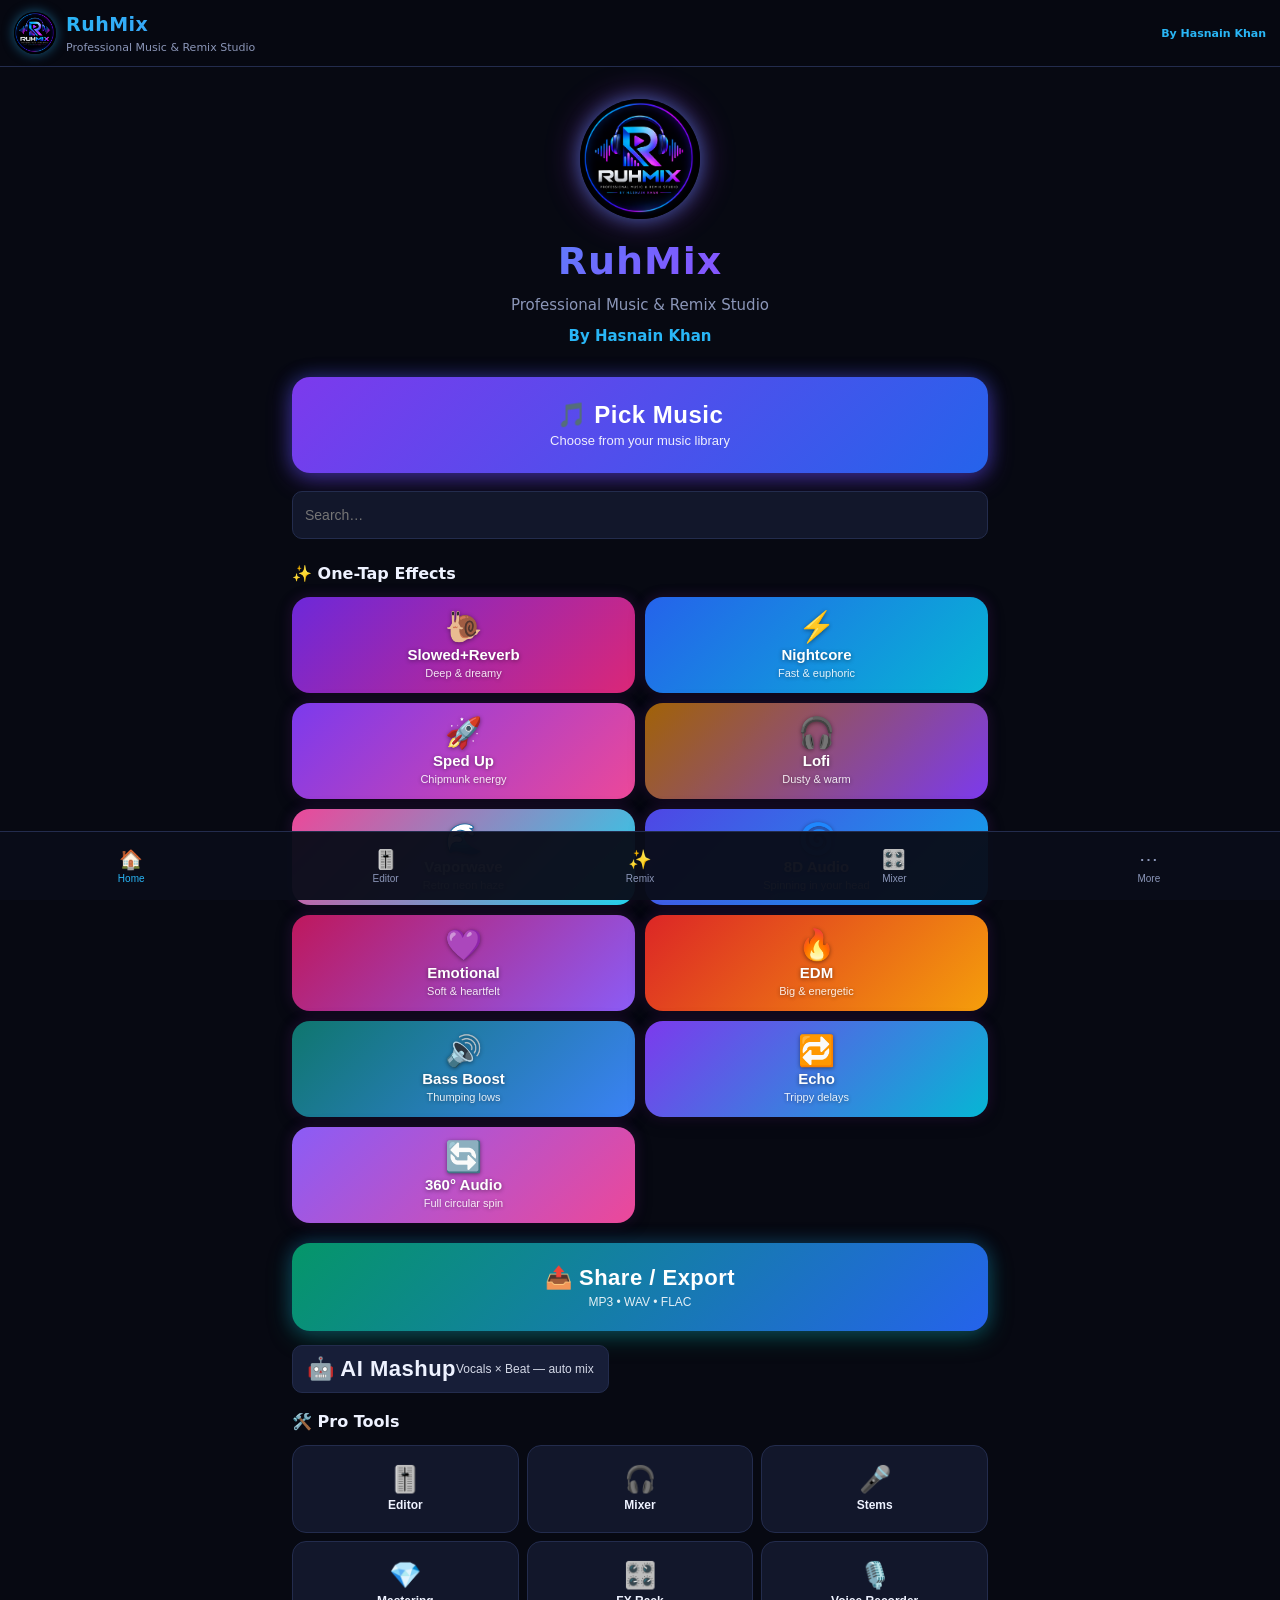
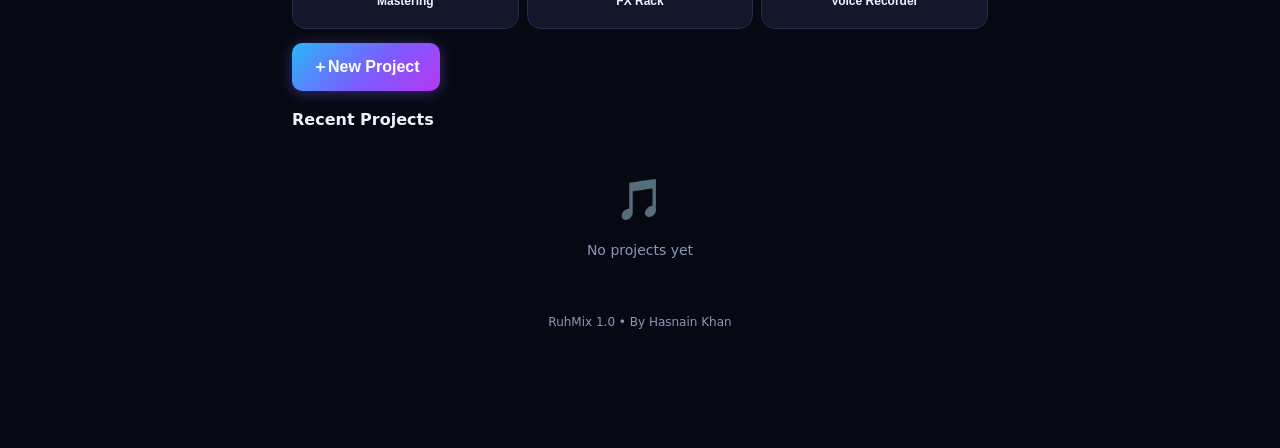
==== android/app/src/main/assets/www/index.html @ da525a77 "v17: AI Auto Mashup + bug sweep (versionCode 17)" ====
<!DOCTYPE html>
<html lang="en">
<head>
<meta charset="UTF-8">
<meta name="viewport" content="width=device-width, initial-scale=1.0, maximum-scale=1.0, user-scalable=no">
<title>RuhMix — Professional Music & Remix Studio</title>
<link rel="stylesheet" href="styles.css">
</head>
<body>
<!-- ======================= header ======================= -->
<header id="topbar">
  <img src="logo.png" alt="RuhMix" id="app-logo">
  <div class="tb-titles">
    <div class="tb-name">RuhMix</div>
    <div class="tb-sub" data-i18n="tagline">Professional Music &amp; Remix Studio</div>
  </div>
  <div class="tb-by" data-i18n="by">By Hasnain Khan</div>
</header>

<!-- recovery banner -->
<div id="recovery-banner" style="display:none">
  <span id="recovery-text"></span>
  <div>
    <button class="btn small primary" id="recovery-yes">Recover</button>
    <button class="btn small ghost" id="recovery-no">Dismiss</button>
  </div>
</div>

<main id="screens">

<!-- ======================= 1. HOME ======================= -->
<section class="screen active" id="screen-home">
  <div class="hero">
    <img src="logo.png" alt="RuhMix" class="hero-logo">
    <h1>RuhMix</h1>
    <p class="muted" data-i18n="tagline">Professional Music &amp; Remix Studio</p>
    <p class="byline" data-i18n="by">By Hasnain Khan</p>
  </div>

  <!-- 1. Big Pick Music -->
  <button class="btn cdx-pick" id="cdx-pick"><span class="cdx-pick-title">🎵 Pick Music</span><span class="cdx-pick-sub">Choose from your music library</span></button>

  <!-- 2. Now-playing bar (hidden until a track is loaded) -->
  <div id="cdx-nowbar" class="cdx-nowbar" hidden>
    <canvas id="cdx-nowbar-wave"></canvas>
    <div class="cdx-nowbar-row">
      <button id="cdx-nowbar-play" class="cdx-nowbar-btn" aria-label="Play / Pause">▶</button>
      <div class="cdx-nowbar-meta">
        <div id="cdx-nowbar-name" class="cdx-nowbar-name">—</div>
        <div id="cdx-nowbar-time" class="cdx-nowbar-time mono">0:00 / 0:00</div>
      </div>
    </div>
  </div>

  <input id="home-search" class="textin" data-i18n-ph="search" placeholder="Search…" lang="en" autocapitalize="off" autocomplete="off" spellcheck="false">

  <!-- 3. One-tap effect cards -->
  <div class="sec-head">
    <h3>✨ One-Tap Effects</h3>
  </div>
  <div id="cdx-fxgrid" class="cdx-fxgrid"></div>

  <!-- 4. Big Share / Export -->
  <button class="btn cdx-share" id="cdx-share"><span class="cdx-share-title">📤 Share / Export</span><span class="cdx-share-sub">MP3 • WAV • FLAC</span></button>
  <button class="btn cdx-share" id="home-mashup"><span class="cdx-share-title">🤖 AI Mashup</span><span class="cdx-share-sub">Vocals × Beat — auto mix</span></button>

  <!-- 5. Pro Tools -->
  <div class="sec-head">
    <h3>🛠️ Pro Tools</h3>
  </div>
  <div id="cdx-protools" class="cdx-progrid"></div>

  <!-- kept: new project + recent projects -->
  <button class="btn primary big" id="home-new">＋ <span data-i18n="new_project">New Project</span></button>
  <h3 data-i18n="recent">Recent Projects</h3>
  <div id="home-recent"></div>
  <div class="foot-note">RuhMix 1.0 • <span data-i18n="by">By Hasnain Khan</span></div>
</section>

<!-- ======================= 2. IMPORT ======================= -->
<section class="screen" id="screen-import">
  <h2 data-i18n="import_title">Import Audio</h2>
  <div id="import-hint" class="hint" style="display:none"></div>
  <p class="muted">MP3 • WAV • M4A • FLAC — decoded with Web Audio</p>
  <div class="tabbar" id="import-tabs">
    <button class="tabbtn active" id="tab-music">🎵 Music</button>
    <button class="tabbtn" id="tab-files">📁 Files</button>
  </div>
  <div id="pane-music">
    <input type="search" id="music-search" class="textin" placeholder="Search title or artist" lang="en" autocapitalize="off" autocomplete="off" spellcheck="false">
    <div id="music-list"></div>
  </div>
  <div id="pane-files" hidden>
    <button class="btn primary big block" id="btn-pick">📁 <span data-i18n="pick_audio">Pick Audio</span></button>
    <input type="file" id="file-input" accept="audio/*" multiple hidden>
    <h3>Imported</h3>
    <div id="import-list"></div>
  </div>
</section>

<!-- ======================= 3. EDITOR ======================= -->
<section class="screen" id="screen-editor">
<div class="ux-head"><h2 data-i18n="editor_title">Audio Editor</h2><button class="btn small ux-export-btn" data-from="editor">📤 Export</button></div>
  <div id="ed-meta" class="muted"></div>
  <canvas id="ed-wave"></canvas>
  <div class="row">
    <label>Zoom <input type="range" id="ed-zoom" min="1" max="32" step="1" value="1"></label>
    <label>Scroll <input type="range" id="ed-scroll" min="0" max="100" value="0"></label>
  </div>
  <div class="row transport">
    <button class="btn primary" id="ed-play">▶ <span data-i18n="play">Play</span></button>
    <button class="btn" id="ed-stop">■ <span data-i18n="stop">Stop</span></button>
    <span id="ed-time" class="mono">0:00 / 0:00</span>
  </div>
  <div class="panel">
    <h4>Selection (in seconds)</h4>
    <div class="row">
      <label>Start <input type="number" id="ed-sel-a" class="numin" value="0" step="0.1" min="0"></label>
      <label>End <input type="number" id="ed-sel-b" class="numin" value="0" step="0.1" min="0"></label>
    </div>
    <div class="btn-row">
      <button class="btn small" id="ed-trim">Trim</button>
      <button class="btn small" id="ed-cut">Cut</button>
      <button class="btn small" id="ed-delete">Delete</button>
      <button class="btn small" id="ed-split">Split</button>
      <button class="btn small" id="ed-copy">Copy</button>
      <button class="btn small" id="ed-paste">Paste</button>
      <button class="btn small" id="ed-duplicate">Duplicate</button>
    </div>
    <div class="btn-row">
      <button class="btn small" id="ed-fadein">Fade In</button>
      <button class="btn small" id="ed-fadeout">Fade Out</button>
      <button class="btn small" id="ed-gain-up">Gain +</button>
      <button class="btn small" id="ed-gain-dn">Gain −</button>
      <button class="btn small" id="ed-reverse">Reverse</button>
    </div>
    <div class="btn-row">
      <button class="btn small" id="ed-undo">↩ Undo</button>
      <button class="btn small" id="ed-redo">↪ Redo</button>
    </div>
  </div>
  <div class="panel">
    <h4>Playback</h4>
    <div class="row"><label>Volume <input type="range" id="ed-vol" min="0" max="120" value="90"></label><span id="ed-vol-v">90%</span></div>
    <div class="row"><label>Pan <input type="range" id="ed-pan" min="-100" max="100" value="0"></label></div>
    <div class="row"><label>Speed <input type="range" id="ed-speed" min="50" max="200" value="100"></label><span id="ed-speed-v">1.00×</span></div>
    <div class="honest">Pitch changes with tempo (no independent pitch-shift in v1).</div>
    <button class="btn small tog" id="ed-loop">🔁 Loop</button>
  </div>
  <div class="panel">
    <h4>Markers</h4>
    <button class="btn small" id="ed-marker-add">＋ Add Marker (current position)</button>
    <div id="ed-markers"></div>
  </div>
  <div class="panel">
    <h4>🥁 Beat Tools</h4>
    <div class="row"><span id="tap-bpm" class="big-num">— BPM</span></div>
    <div class="btn-row">
      <button class="btn primary" id="tap-btn">👆 TAP</button>
      <button class="btn ghost" id="tap-reset">Reset</button>
    </div>
    <div class="row"><label>BPM <input type="range" id="metro-bpm" min="40" max="220" value="120"></label><span id="metro-bpm-v">120</span></div>
    <div class="btn-row">
      <button class="btn" id="metro-start">Start Metronome</button>
    </div>
  </div>
</section>

<!-- ======================= 4. AUTO REMIX ======================= -->
<section class="screen" id="screen-remix">
<div class="ux-head"><h2 data-i18n="auto_remix">Auto Remix</h2><button class="btn small ux-export-btn" data-from="remix">📤 Export</button></div>
  <p class="muted">BPM is detected automatically • 11 style presets (DSP chain)</p>
  <div id="remix-stem-badge" class="panel" style="display:none"></div>
  <div class="card-grid" id="remix-grid"></div>
  <div id="remix-custom" class="panel" style="display:none">
    <h4>Custom</h4>
    <div class="row"><label>Tempo <input type="range" id="c-tempo" min="70" max="130" value="100"></label></div>
    <div class="row"><label>Reverb <input type="range" id="c-reverb" min="0" max="100" value="30"></label></div>
    <div class="row"><label>Echo <input type="range" id="c-echo" min="0" max="100" value="25"></label></div>
    <div class="row"><label>Bass <input type="range" id="c-bass" min="0" max="100" value="40"></label></div>
  </div>
  <div id="remix-desc" class="panel"></div>
  <div class="btn-row">
    <button class="btn primary" id="remix-generate">⚡ Generate</button>
    <button class="btn" id="remix-preview">▶ Preview</button>
    <button class="btn" id="remix-stem-preview" style="display:none">🎤 Stem Preview</button>
  </div>
  <div id="remix-status" class="status"></div>
</section>

<!-- ======================= 5. SLOWED+REVERB ======================= -->
<section class="screen" id="screen-slowed">
<div class="ux-head"><h2 data-i18n="slowed">Slowed+Reverb</h2><button class="btn small ux-export-btn" data-from="slowed">📤 Export</button></div>
  <p class="muted">Slowed + Reverb Studio</p>
  <div class="honest">Pitch changes with tempo (no independent pitch-shift in v1).</div>
  <div class="card-grid" id="slowed-presets"></div>
  <div class="panel">
    <div class="row"><label>Speed <input type="range" id="sl-speed" min="0.5" max="1" step="0.01" value="0.8"></label><span id="sl-speed-v">0.80×</span></div>
    <div class="row"><label>Room <select id="sl-room"><option value="studio">Studio</option><option value="room">Room</option><option value="hall">Hall</option><option value="church" selected>Church</option></select></label></div>
    <div class="row"><label>Reverb <input type="range" id="sl-wet" min="0" max="1" step="0.01" value="0.55"></label><span id="sl-wet-v">55%</span></div>
    <div class="row"><label>Echo <input type="range" id="sl-echo" min="0" max="1" step="0.01" value="0.25"></label><span id="sl-echo-v">25%</span></div>
    <div class="row"><label>Bass Boost <input type="range" id="sl-bass" min="-6" max="10" step="1" value="4"></label><span id="sl-bass-v">+4 dB</span></div>
    <div class="row"><label>Stereo Width <input type="range" id="sl-width" min="0" max="2" step="0.1" value="1.2"></label><span id="sl-width-v">1.2</span></div>
  </div>
  <button class="btn primary big block" id="sl-play">▶ Preview</button>
</section>

<!-- ======================= 5b. AUTO MASHUP ======================= -->
<section class="screen" id="screen-mashup">
  <h2>🤖 Auto Mashup</h2>
  <p class="muted">Smart BPM + key matching</p>
  <p id="mashup-engine-tag" class="mashup-tag"></p>
  <button class="btn big" id="mashup-pick1">🎤 Song 1 — Vocals</button>
  <div id="mashup-name1" class="muted">No song selected</div>
  <button class="btn big" id="mashup-pick2">🥁 Song 2 — Beat</button>
  <div id="mashup-name2" class="muted">No song selected</div>
  <p class="muted small" id="mashup-honest">Smart DSP vocal isolation • tempo &amp; key auto-matched. No fake AI claims.</p>
  <button class="btn primary big" id="mashup-make">✨ Create Auto Mashup</button>
  <div id="mashup-progress" hidden><div id="mashup-prog-label"></div><div class="prog"><div id="mashup-prog-bar"></div></div></div>
  <div id="mashup-result" hidden>
    <div id="mashup-meta" class="muted"></div>
    <button class="btn big" id="mashup-play">▶ Preview</button>
    <button class="btn primary big" id="mashup-export">📤 Export / Share</button>
  </div>
</section>

<!-- ======================= 6. STEMS ======================= -->
<section class="screen" id="screen-stems">
<div class="ux-head"><h2 data-i18n="stems">Stem Separator</h2><button class="btn small ux-export-btn" data-from="stems">📤 Export</button></div>
  <!-- AI (neural, server) — the ONLY flow allowed to say "AI" -->
  <div class="engine-card ai-card">
    <div class="ec-name">🧠 AI Stem Separation <span class="beta">AI • SERVER</span></div>
    <div class="ec-desc">Choose a backend: ✂️ DSP Beta (instant, no server) • 🤗 Hugging Face (FREE AI, 2 stems: Vocal + Instrumental) • 🤗 HF 4/6-Stem (your own Space: 4 or 6 stems) • ☁️ Modal (card required, 4 stems).</div>
    <button class="btn primary block" id="btn-ai-stem">Separate with AI</button>
  </div>
  <!-- DSP engines: Beta (DSP) — neural AI nahi -->
  <h3>DSP Engines <span class="beta">Beta (DSP) — not neural AI</span></h3>
  <p class="muted">DSP-based separation • <span class="beta">BETA — experimental</span></p>
  <div class="honest">There is no neural network model here — only classical DSP techniques. Results may contain bleed.</div>
  <div id="stems-grid"></div>
  <div id="stems-status" class="status"></div>
  <div id="stems-results"></div>
</section>

<!-- ======================= 6b. AI STEMS (DSP Beta • HF 2-stem • HF 4/6-Stem • Modal) ======================= -->
<section class="screen" id="screen-aistem">
  <h2>🧠 AI Stem Separation</h2>
  <p class="muted">✂️ DSP Beta • 🤗 Hugging Face (2 stems, FREE) • 🤗 HF 4/6-Stem (your Space) • ☁️ Modal</p>
  <div id="aistem-backend" style="margin-bottom:10px"></div>
  <div id="aistem-setup" style="display:none"></div>
  <div id="aistem-main" style="display:none"></div>
  <div id="aistem-dsp" style="margin-top:14px"></div>
</section>

<!-- ======================= 7. MIXER ======================= -->
<section class="screen" id="screen-mixer">
<div class="ux-head"><h2 data-i18n="nav_mixer">Mixer</h2><button class="btn small ux-export-btn" data-from="mixer">📤 Export</button></div>
  <p class="muted">6 tracks • Volume / Pan / Mute / Solo</p>
  <div class="btn-row">
    <button class="btn primary" id="mx-play-all">▶ Play All</button>
    <button class="btn" id="mx-stop-all">■ Stop</button>
  </div>
  <div id="mixer-tracks"></div>
</section>

<!-- ======================= 8. FX RACK ======================= -->
<section class="screen" id="screen-fx">
  <h2 data-i18n="equalizer">Equalizer</h2>
  <p class="muted">FX Rack — every change with live preview</p>
  <div class="panel">
    <h4>3-Band EQ <select id="fx-eqpreset"><option value="">Preset…</option></select></h4>
    <div class="row"><label>Bass <input type="range" id="fx-bass" min="-15" max="15" value="0"></label><span id="fx-bass-v">0 dB</span></div>
    <div class="row"><label>Mid <input type="range" id="fx-mid" min="-15" max="15" value="0"></label><span id="fx-mid-v">0 dB</span></div>
    <div class="row"><label>Treble <input type="range" id="fx-treble" min="-15" max="15" value="0"></label><span id="fx-treble-v">0 dB</span></div>
  </div>
  <div class="panel">
    <h4>10-Band EQ</h4>
    <div id="fx-eq10" class="eq10"></div>
  </div>
  <div class="panel">
    <h4>Filter & Drive</h4>
    <div class="row"><label>Lowpass <input type="range" id="fx-filter" min="100" max="19000" value="19000"></label><span id="fx-filter-v">19.0 kHz</span></div>
    <div class="row"><label>Drive <input type="range" id="fx-drive" min="0" max="100" value="0"></label><span id="fx-drive-v">0%</span></div>
  </div>
  <div class="panel">
    <h4>Chorus <label class="sw"><input type="checkbox" id="fx-chorus-on"><span>On</span></label></h4>
    <div class="row"><label>Rate <input type="range" id="fx-chorus-rate" min="1" max="80" value="12"></label></div>
    <div class="row"><label>Depth <input type="range" id="fx-chorus-depth" min="0" max="1200" value="400"></label></div>
  </div>
  <div class="panel">
    <h4>Echo / Delay <label class="sw"><input type="checkbox" id="fx-echo-on"><span>On</span></label></h4>
    <div class="row"><label>Time <input type="range" id="fx-echo-time" min="20" max="1800" value="375"></label><span id="fx-echo-time-v">375 ms</span></div>
    <div class="row"><label>Feedback <input type="range" id="fx-echo-fb" min="0" max="85" value="35"></label><span id="fx-echo-fb-v">35%</span></div>
    <div class="row"><label>Wet <input type="range" id="fx-echo-wet" min="0" max="80" value="35"></label><span id="fx-echo-wet-v">35%</span></div>
  </div>
  <div class="panel">
    <h4>Reverb <label class="sw"><input type="checkbox" id="fx-reverb-on"><span>On</span></label></h4>
    <div class="row"><label>Room <select id="fx-reverb-room"><option value="studio">Studio</option><option value="room">Room</option><option value="hall" selected>Hall</option><option value="church">Church</option></select></label></div>
    <div class="row"><label>Wet <input type="range" id="fx-reverb-wet" min="0" max="100" value="40"></label><span id="fx-reverb-wet-v">40%</span></div>
  </div>
  <div class="panel" data-effect="8d">
    <h4>🌀 8D Audio <label class="sw"><input type="checkbox" id="fx-8d-on" data-param="on"><span>On</span></label></h4>
    <p class="muted small">Auto-pan + reverb — rotating spatial effect</p>
    <div class="row"><label>Speed <input type="range" id="fx-8d-speed" data-param="speed" min="1" max="100" value="25"></label><span id="fx-8d-speed-v">25%</span></div>
    <div class="row"><label>Depth <input type="range" id="fx-8d-depth" data-param="depth" min="0" max="100" value="70"></label><span id="fx-8d-depth-v">70%</span></div>
    <div class="hint">🎧 Best with headphones</div>
  </div>
  <div class="panel" data-effect="3d">
    <h4>🎭 3D Audio <label class="sw"><input type="checkbox" id="fx-3d-on" data-param="on"><span>On</span></label></h4>
    <p class="muted small">Auto-pan + reverb — wide spatial effect</p>
    <div class="row"><label>Speed <input type="range" id="fx-3d-speed" data-param="speed" min="1" max="100" value="35"></label><span id="fx-3d-speed-v">35%</span></div>
    <div class="row"><label>Depth <input type="range" id="fx-3d-depth" data-param="depth" min="0" max="100" value="60"></label><span id="fx-3d-depth-v">60%</span></div>
    <div class="hint">🎧 Best with headphones</div>
  </div>
  <div class="panel" data-effect="16d">
    <h4>🌪️ 16D Audio <label class="sw"><input type="checkbox" id="fx-16d-on" data-param="on"><span>On</span></label></h4>
    <p class="muted small">Auto-pan + reverb — fast rotating spatial effect</p>
    <div class="row"><label>Speed <input type="range" id="fx-16d-speed" data-param="speed" min="1" max="100" value="45"></label><span id="fx-16d-speed-v">45%</span></div>
    <div class="row"><label>Depth <input type="range" id="fx-16d-depth" data-param="depth" min="0" max="100" value="80"></label><span id="fx-16d-depth-v">80%</span></div>
    <div class="hint">🎧 Best with headphones</div>
  </div>
  <div class="panel" data-effect="360">
    <h4>🔄 360° Audio <label class="sw"><input type="checkbox" id="fx-360-on" data-param="on"><span>On</span></label></h4>
    <p class="muted small">360° spatial rotation (HRTF) — full circular spin</p>
    <div class="row"><label>Speed <input type="range" id="fx-360-speed" data-param="speed" min="1" max="100" value="25"></label><span id="fx-360-speed-v">25%</span></div>
    <div class="row"><label>Depth <input type="range" id="fx-360-depth" data-param="depth" min="0" max="100" value="100"></label><span id="fx-360-depth-v">100%</span></div>
    <div class="hint">🎧 Best with headphones</div>
  </div>
  <div class="panel">
    <h4>Compressor <label class="sw"><input type="checkbox" id="fx-comp-on" checked><span>On</span></label></h4>
    <div class="row"><label>Threshold <input type="range" id="fx-comp-thr" min="-40" max="0" value="-18"></label><span id="fx-comp-thr-v">-18 dB</span></div>
    <div class="row"><label>Ratio <input type="range" id="fx-comp-ratio" min="10" max="200" value="40"></label><span id="fx-comp-ratio-v">4:1</span></div>
  </div>
  <div class="panel">
    <h4>Output</h4>
    <div class="row"><label>Gain <input type="range" id="fx-out" min="0" max="150" value="100"></label><span id="fx-out-v">100%</span></div>
  </div>
  <div class="btn-row">
    <button class="btn primary" id="fx-preview">▶ Preview</button>
    <button class="btn" id="fx-save">💾 Save Preset</button>
    <button class="btn ghost" id="fx-reset">Reset</button>
  </div>
  <div id="fx-saved" class="chip-row"></div>
</section>

<!-- ======================= 9. MASTERING ======================= -->
<section class="screen" id="screen-master">
<div class="ux-head"><h2 data-i18n="mastering">Mastering</h2><button class="btn small ux-export-btn" data-from="master">📤 Export</button></div>
  <p class="muted">EQ → Compressor → Limiter → Normalizer</p>
  <div class="panel">
    <div class="row"><label>Preset <select id="mst-preset"></select></label></div>
    <div class="row"><label>Bass <input type="range" id="mst-eqb" min="-12" max="12" value="0"></label><span id="mst-eqb-v">0 dB</span></div>
    <div class="row"><label>Mid <input type="range" id="mst-eqm" min="-12" max="12" value="0"></label><span id="mst-eqm-v">0 dB</span></div>
    <div class="row"><label>Treble <input type="range" id="mst-eqt" min="-12" max="12" value="1"></label><span id="mst-eqt-v">+1 dB</span></div>
    <div class="row"><label>Threshold <input type="range" id="mst-thr" min="-30" max="0" value="-14"></label><span id="mst-thr-v">-14 dB</span></div>
    <div class="row"><label>Ratio <input type="range" id="mst-ratio" min="10" max="100" value="25"></label><span id="mst-ratio-v">2.5:1</span></div>
  </div>
  <div class="btn-row">
    <button class="btn" id="mst-ab">Hearing: AFTER (mastered)</button>
  </div>
  <div class="btn-row">
    <button class="btn primary" id="mst-play">▶ Preview</button>
    <button class="btn" id="mst-normalize">📊 Loudness Normalize</button>
  </div>
  <div id="mst-status" class="status"></div>
</section>

<!-- ======================= 10. RECORDER ======================= -->
<section class="screen" id="screen-record">
<div class="ux-head"><h2 data-i18n="recorder">Voice Recorder</h2><button class="btn small ux-export-btn" data-from="record">📤 Export</button></div>
  <p class="muted">Recordings are saved in the device's native format</p>
  <div class="panel center">
    <div id="rec-status" class="status">Ready</div>
    <button class="btn primary big" id="rec-btn">● Start Recording</button>
    <p class="muted small">After you stop recording, it will be added to this project.</p>
  </div>
</section>

<!-- ======================= 11. EXPORT ======================= -->
<section class="screen" id="screen-export">
  <h2 data-i18n="export_title">Export</h2>
  <div class="panel">
    <h4>Source</h4>
    <div id="exp-sources"></div>
  </div>
  <div class="panel">
    <h4>Format</h4>
    <label class="radio-row"><input type="radio" name="expfmt" id="exp-format-mp3" value="mp3" checked><span>MP3</span></label>
    <label class="radio-row"><input type="radio" name="expfmt" id="exp-format-wav" value="wav"><span>WAV</span></label>
    <label class="radio-row"><input type="radio" name="expfmt" id="exp-format-flac" value="flac"><span>FLAC</span></label>
    <div class="row" id="exp-bitrate-row"><label>Bitrate <select id="exp-bitrate"><option>128</option><option selected>192</option><option>256</option><option>320</option></select> kbps</label></div>
    <div class="row"><label>Sample Rate <select id="exp-sr"><option selected>44100</option><option>48000</option></select> Hz</label></div>
    <label class="radio-row"><input type="checkbox" id="exp-normalize" checked><span>Loudness normalize (peak −0.5 dB)</span></label>
    <div id="exp-note" class="muted small"></div>
    <div class="honest">M4A/AAC: offline encoding is not possible in the browser (native code required) — so M4A is not listed.</div>
  </div>
  <div class="progress"><div class="pbar" id="exp-pbar"></div></div>
  <div id="exp-status" class="status"></div>
  <div class="btn-row">
    <button class="btn primary big" id="exp-start">📤 Export</button>
    <button class="btn ghost" id="exp-cancel">Cancel</button>
  </div>
  <button class="btn block" id="exp-share" style="display:none">🔗 Share</button>
</section>

<!-- ======================= 12. PROJECTS ======================= -->
<section class="screen" id="screen-projects">
  <h2>Projects</h2>
  <button class="btn primary block" id="proj-new">＋ New Project</button>
  <input id="proj-search" class="textin" placeholder="🔍 Search projects…" style="margin-top:8px" lang="en" autocapitalize="off" autocomplete="off" spellcheck="false">
  <div id="projects-list"></div>
</section>

<!-- ======================= 13. SETTINGS ======================= -->
<section class="screen" id="screen-settings">
  <h2 data-i18n="settings_title">Settings</h2>
  <div class="panel">
    <h4>Appearance</h4>
    <div class="row"><label>Theme <select id="set-theme"><option value="dark">Dark</option><option value="light">Light</option></select></label></div>
    <div class="row"><label>Language <select id="set-lang"><option value="en">English</option></select></label></div>
  </div>
  <div class="panel">
    <h4>Export Defaults</h4>
    <div class="row"><label>Format <select id="set-def-format"><option value="mp3">MP3</option><option value="wav">WAV</option><option value="flac">FLAC</option></select></label></div>
    <div class="row"><label>Bitrate <select id="set-def-bitrate"><option>128</option><option>192</option><option>256</option><option>320</option></select> kbps</label></div>
    <div class="row"><label>Sample Rate <select id="set-def-sr"><option>44100</option><option>48000</option></select> Hz</label></div>
  </div>
  <div class="panel">
    <h4>Storage</h4>
    <div id="storage-info" class="muted small"></div>
    <button class="btn ghost" id="set-clear-cache">🧹 Clear Cache</button>
  </div>
  <div class="panel">
    <h4>🔒 Privacy</h4>
    <div class="muted small">
      <p>• <b>Your audio stays on your device.</b> Editing, FX, mixing — everything happens on-device, nothing is uploaded.</p>
      <p>• <b>The cloud is only used for AI Stem Separation</b> — and only with your explicit consent. No audio is sent to the cloud without consent. The Modal option runs after watching an ad; the Hugging Face option is completely free (no ads).</p>
      <p>• <b>Instant auto-delete:</b> audio sent for AI stems is removed from the server as soon as processing finishes — no copy is saved.</p>
      <p>• <b>Ads:</b> one rewarded video ad before Modal AI Stem Separation (this pays for the server), and one interstitial ad after every 2nd export (max 1 per 5 min). Your data never leaves the device because of ads.</p>
      <p>• No account, no tracking — your files are yours.</p>
    </div>
    <button class="btn ghost block" id="set-privacy-clear">🧹 Clear Temporary Files</button>
    <div class="muted small">Removes stem results, stem-mix preview, peaks cache and temporary data. Saved projects stay safe.</div>
  </div>
  <div class="panel">
    <h4>Updates</h4>
    <button class="btn primary" id="set-check-update">🔄 Check for Updates</button>
    <div id="update-status" class="status"></div>
  </div>
  <div class="panel">
    <h4>🤖 AI Server <span class="beta">AI</span></h4>
    <p class="muted small">Choose the backend for AI Stem Separation. DSP Beta needs no settings.</p>
    <div id="ai-backend-picker" class="btn-row" style="margin-bottom:8px"></div>
    <div id="ai-hf-fields" style="display:none">
      <p class="muted small">🤗 <b>Hugging Face — FREE AI</b> (daily limit ~6-10 songs, no ads). Paste your duplicated Space URL here.</p>
      <div class="row"><label>Space URL <input type="text" id="ai-hf-url" class="textin" placeholder="https://username-music-separation.hf.space" inputmode="url" autocomplete="off" lang="en" autocapitalize="off" spellcheck="false"></label></div>
      <p class="muted small">💡 Hint: the URL of your duplicated Space (e.g. https://username-music-separation.hf.space).</p>
      <div class="row"><label>API Name <input type="text" id="ai-hf-api" class="textin" placeholder="inference" autocomplete="off" lang="en" autocapitalize="off" spellcheck="false"></label></div>
      <p class="muted small">💡 Find the name via "View API" on the Space page (default: inference).</p>
    </div>
    <div id="ai-hf46-fields" style="display:none">
      <p class="muted small">🤗 <b>HF 4/6-Stem — your own Space</b> (FREE AI, no ads). No reliable public 4/6-stem Space exists, so paste <b>your own</b> duplicated/deployed Demucs Space URL here.</p>
      <div class="row"><label>Space URL <input type="text" id="ai-hf46-url" class="textin" placeholder="https://username-demucs-6s.hf.space" inputmode="url" autocomplete="off" lang="en" autocapitalize="off" spellcheck="false"></label></div>
      <div class="row"><label>API Name <input type="text" id="ai-hf46-api" class="textin" placeholder="inference" autocomplete="off" lang="en" autocapitalize="off" spellcheck="false"></label></div>
      <p class="muted small">💡 Find the name via "View API" on the Space page (default: inference).</p>
      <div class="row"><label>Model (stems to expect)
        <select id="ai-hf46-model" class="textin" lang="en">
          <option value="htdemucs">htdemucs — 4 stems (Vocals, Drums, Bass, Other)</option>
          <option value="htdemucs_6s">htdemucs_6s — 6 stems (+ Piano, Guitar)</option>
        </select></label></div>
      <div class="honest">🐢 <b>6-Stem is slower</b> and uses more of your free GPU quota (daily limit ~6-10 songs). 🏁 <b>6 is the maximum</b> for standard open models — the 6-stem model is experimental, expect more bleed on guitar/piano.</div>
    </div>
    <div id="ai-modal-fields" style="display:none">
      <p class="muted small">☁️ <b>Modal — requires a card</b> (future). Paste the URL you get after deploying Modal here. The key stays on this device only — it is never uploaded.</p>
      <div class="row"><label>Modal Endpoint URL <input type="text" id="ai-url" class="textin" placeholder="https://xxx--ruhmix-stems-web.modal.run" inputmode="url" autocomplete="off" lang="en" autocapitalize="off" spellcheck="false"></label></div>
      <div class="row"><label>API Key <input type="password" id="ai-key" class="textin" placeholder="••••••••" autocomplete="off" lang="en" autocapitalize="off" spellcheck="false"></label></div>
    </div>
    <div class="row"><span id="ai-dot" class="status-dot"></span><span id="ai-status-text" class="muted small">Not set</span></div>
    <div class="btn-row">
      <button class="btn primary" id="ai-test">🔌 Test Connection</button>
      <button class="btn ghost" id="ai-save">💾 Save</button>
    </div>
    <div id="ai-test-result" class="status"></div>
  </div>
  <div class="panel about">
    <img src="logo.png" alt="RuhMix" class="about-logo">
    <div class="about-name">RuhMix 1.0</div>
    <div class="about-tag">Professional Music &amp; Remix Studio</div>
    <div class="about-by" data-i18n="by">By Hasnain Khan</div>
    <div class="divider"></div>
    <div class="about-row"><span class="k">Version</span><span class="v mono">1.0</span></div>
    <div class="about-row"><span class="k">Package</span><span class="v mono">com.ruhmix.app</span></div>
    <div class="about-row"><span class="k">Audio engine</span><span class="v">On-device Web Audio</span></div>
    <div class="about-row"><span class="k">Privacy</span><span class="v">Your files stay on your device</span></div>
  </div>
</section>

<!-- ======================= 14. MORE ======================= -->
<section class="screen" id="screen-more">
  <h2 data-i18n="nav_more">More</h2>
  <div class="card-grid" id="more-grid"></div>
  <button class="btn block" id="more-update">🔄 Check for Updates</button>
  <div class="foot-note">RuhMix 1.0 • <span data-i18n="by">By Hasnain Khan</span></div>
</section>

</main>

<!-- ======================= bottom nav ======================= -->
<nav id="bottomnav">
  <button class="navbtn active" data-screen="home">🏠<span data-i18n="nav_home">Home</span></button>
  <button class="navbtn" data-screen="editor">🎚️<span data-i18n="nav_editor">Editor</span></button>
  <button class="navbtn" data-screen="remix">✨<span data-i18n="nav_remix">Remix</span></button>
  <button class="navbtn" data-screen="mixer">🎛️<span data-i18n="nav_mixer">Mixer</span></button>
  <button class="navbtn" data-screen="more">⋯<span data-i18n="nav_more">More</span></button>
</nav>

<!-- dialog + toast -->
<div id="dlg"><div class="dlg-card">
  <button id="dlg-x" aria-label="Close">✕</button>
  <h3 id="dlg-title"></h3>
  <div id="dlg-body"></div>
  <div class="dlg-actions"><button class="btn primary" id="dlg-ok">OK</button><button class="btn ghost" id="dlg-cancel">Cancel</button></div>
</div></div>
<div id="toast"></div>

<script src="js/vendor/lame.min.js"></script>
<script src="js/audio-engine.js"></script>
<script src="js/fx.js"></script>
<script src="js/waveform.js"></script>
<script src="js/stems.js"></script>
<script src="js/ads.js"></script>
<script src="js/hf-stems.js"></script>
<script src="js/stem-deck.js"></script>
<script src="js/hf46-stems.js"></script>
<script src="js/ai-stems.js"></script>
<script src="js/remix.js"></script>
<script src="js/export.js"></script>
<script src="js/projects.js"></script>
<script src="js/import-hardening.js"></script>
<script src="js/mashup-dsp.js"></script>
<script src="js/mashup.js"></script>
<script src="js/mashup-stems.js"></script>
<script src="js/mashup-export.js"></script>
<script src="js/mashup-screen.js"></script>
<script src="js/app.js"></script>
<script src="js/ux-flow.js"></script>
<script src="js/cdx.js"></script>
</body>
</html>
---- android/app/src/main/assets/www/styles.css ----
/* =====================================================================
   RuhMix — styles.css
   Dark professional studio theme. Neon blue (#29b6f6) + purple (#b537f2)
   accents on near-black. Light theme via body.light.
   ===================================================================== */
:root {
  --bg: #070912;
  --bg2: #0d1120;
  --card: #12172b;
  --card2: #171e38;
  --line: #232c4d;
  --txt: #eef2ff;
  --muted: #8b96b8;
  --blue: #29b6f6;
  --purple: #b537f2;
  --grad: linear-gradient(135deg, #29b6f6, #7c5cff 55%, #b537f2);
  --danger: #ff4d6d;
  --ok: #3ddc84;
  --radius: 14px;
}
body.light {
  --bg: #f2f4fa;
  --bg2: #ffffff;
  --card: #ffffff;
  --card2: #eef1f8;
  --line: #d7deee;
  --txt: #141a2e;
  --muted: #5b6b8c;
}
* { box-sizing: border-box; -webkit-tap-highlight-color: transparent; }
html, body { margin: 0; padding: 0; }
body {
  background: var(--bg);
  color: var(--txt);
  font-family: system-ui, -apple-system, 'Segoe UI', Roboto, sans-serif;
  font-size: 15px;
  line-height: 1.55;
  padding-bottom: 76px;
  min-height: 100vh;
}
p { margin: 8px 0; }
/* ======================= topbar ======================= */
#topbar {
  position: sticky; top: 0; z-index: 50;
  display: flex; align-items: center; gap: 10px;
  padding: 10px 14px;
  background: rgba(7, 9, 18, 0.92);
  backdrop-filter: blur(8px);
  border-bottom: 1px solid var(--line);
}
body.light #topbar { background: rgba(255, 255, 255, 0.92); }
#app-logo { width: 42px; height: 42px; border-radius: 50%; box-shadow: 0 0 12px rgba(41, 182, 246, 0.5); }
.tb-titles { flex: 1; }
.tb-name { font-weight: 800; font-size: 19px; letter-spacing: 0.5px;
  background: var(--grad); -webkit-background-clip: text; background-clip: text; color: transparent; }
.tb-sub { font-size: 11px; color: var(--muted); }
.tb-by { font-size: 11px; color: var(--blue); font-weight: 600; white-space: nowrap; }
/* ======================= screens ======================= */
#screens { max-width: 720px; margin: 0 auto; padding: 0 12px; }
.screen { display: none; padding: 14px 0 30px; animation: fadein 0.18s ease; }
.screen.active { display: block; }
@keyframes fadein { from { opacity: 0; transform: translateY(6px); } to { opacity: 1; } }
h1 { font-size: 26px; margin: 8px 0 6px; line-height: 1.3; }
h2 { font-size: 21px; margin: 6px 0 4px; line-height: 1.35; }
h3 { font-size: 16px; margin: 18px 0 8px; color: var(--txt); line-height: 1.4; }
h4 { font-size: 14px; margin: 0 0 10px; color: var(--blue); line-height: 1.4; }
.muted { color: var(--muted); }
.small { font-size: 12px; }
.mono { font-family: ui-monospace, monospace; }
.center { text-align: center; }
/* ======================= hero / home ======================= */
.hero { text-align: center; padding: 18px 0 8px; }
.hero-logo { width: 120px; height: 120px; border-radius: 50%;
  box-shadow: 0 0 34px rgba(181, 55, 242, 0.45), 0 0 18px rgba(41, 182, 246, 0.5); }
.hero h1 { font-size: 38px; margin: 10px 0 2px; letter-spacing: 1px;
  background: var(--grad); -webkit-background-clip: text; background-clip: text; color: transparent; }
.byline { color: var(--blue); font-weight: 700; margin: 4px 0 14px; }
.card-grid { display: grid; grid-template-columns: repeat(2, 1fr); gap: 10px; margin: 12px 0; }
.home-card {
  background: var(--card); border: 1px solid var(--line); border-radius: var(--radius);
  padding: 16px 10px; color: var(--txt); cursor: pointer; text-align: center;
  transition: transform 0.12s, border-color 0.12s;
}
.home-card:active { transform: scale(0.97); border-color: var(--blue); }
/* ======================= CD-ROMantic home (cdx-*, 2026-10-06) ======================= */
/* Big Pick Music CTA — top of home. */
#cdx-pick {
  flex-direction: column;
  gap: 4px;
  width: 100%;
  min-height: 96px;
  margin: 6px 0 12px;
  padding: 16px;
  border: none;
  border-radius: 18px;
  background: linear-gradient(135deg, #7c3aed, #2563eb);
  color: #fff;
  box-shadow: 0 6px 24px rgba(124, 58, 237, 0.45), 0 0 18px rgba(37, 99, 235, 0.35);
}
#cdx-pick:active { transform: scale(0.98); }
.cdx-pick-title { font-size: 24px; font-weight: 800; letter-spacing: 0.5px; }
.cdx-pick-sub { font-size: 13px; font-weight: 400; opacity: 0.9; }

/* Now-playing bar: mini waveform + transport, hidden until a track loads. */
.cdx-nowbar {
  background: var(--card);
  border: 1px solid var(--purple);
  border-radius: 16px;
  padding: 10px;
  margin: 0 0 12px;
  box-shadow: 0 0 16px rgba(181, 55, 242, 0.25);
}
#cdx-nowbar-wave {
  width: 100%; height: 64px; border-radius: 10px;
  border: 1px solid var(--line); background: #0a0d1a;
  touch-action: none; display: block;
}
body.light #cdx-nowbar-wave { background: #e8ecf6; }
.cdx-nowbar-row { display: flex; align-items: center; gap: 10px; margin-top: 8px; }
.cdx-nowbar-btn {
  width: 52px; height: 52px; flex: none; border-radius: 50%;
  border: none; cursor: pointer; font-size: 20px; color: #fff;
  background: linear-gradient(135deg, #29b6f6, #7c5cff);
  box-shadow: 0 2px 12px rgba(41, 182, 246, 0.5);
  display: flex; align-items: center; justify-content: center;
}
.cdx-nowbar-btn:active { transform: scale(0.94); }
.cdx-nowbar-meta { flex: 1; min-width: 0; }
.cdx-nowbar-name {
  font-weight: 700; font-size: 14px;
  overflow: hidden; text-overflow: ellipsis; white-space: nowrap;
}
.cdx-nowbar-time { font-size: 12px; color: var(--muted); }

/* One-tap effect cards: 2 columns, min 96px, vaporwave gradients + glow. */
.cdx-fxgrid { display: grid; grid-template-columns: repeat(2, 1fr); gap: 10px; margin: 8px 0 14px; }
.cdx-fxcard {
  border: none; border-radius: 18px; cursor: pointer;
  min-height: 96px; padding: 14px 10px; color: #fff;
  display: flex; flex-direction: column; align-items: center; justify-content: center;
  gap: 4px; text-align: center;
  text-shadow: 0 1px 4px rgba(0, 0, 0, 0.45);
  box-shadow: 0 4px 16px rgba(0, 0, 0, 0.35), 0 0 14px rgba(181, 55, 242, 0.18);
  transition: transform 0.12s, box-shadow 0.12s;
  background: linear-gradient(135deg, #7c3aed, #2563eb);
}
.cdx-fxcard:active { transform: scale(0.96); }
.cdx-fxcard.on {
  box-shadow: 0 4px 16px rgba(0, 0, 0, 0.35), 0 0 22px rgba(41, 182, 246, 0.65);
  outline: 2px solid #29b6f6; outline-offset: 2px;
}
.cdx-fx-emoji { font-size: 30px; line-height: 1; }
.cdx-fx-name { font-size: 15px; font-weight: 800; }
.cdx-fx-vibe { font-size: 11px; opacity: 0.88; font-weight: 400; }
/* per-card vaporwave gradients */
.cdx-fx-slowed    { background: linear-gradient(135deg, #6d28d9, #db2777); }
.cdx-fx-nightcore  { background: linear-gradient(135deg, #2563eb, #06b6d4); }
.cdx-fx-spedup     { background: linear-gradient(135deg, #7c3aed, #ec4899); }
.cdx-fx-lofi       { background: linear-gradient(135deg, #a16207, #7c3aed); }
.cdx-fx-vaporwave  { background: linear-gradient(135deg, #ec4899, #22d3ee); }
.cdx-fx-8d         { background: linear-gradient(135deg, #4f46e5, #0ea5e9); }
.cdx-fx-emotional  { background: linear-gradient(135deg, #be185d, #8b5cf6); }
.cdx-fx-edm        { background: linear-gradient(135deg, #dc2626, #f59e0b); }
.cdx-fx-bassboost  { background: linear-gradient(135deg, #0f766e, #3b82f6); }
.cdx-fx-echo       { background: linear-gradient(135deg, #7c3aed, #06b6d4); }
.cdx-fx-360        { background: linear-gradient(135deg, #8b5cf6, #ec4899); }

/* Big Share / Export CTA. */
#cdx-share {
  flex-direction: column;
  gap: 4px;
  width: 100%;
  min-height: 88px;
  margin: 6px 0 14px;
  padding: 14px 16px;
  border: none;
  border-radius: 18px;
  background: linear-gradient(135deg, #059669, #2563eb);
  color: #fff;
  box-shadow: 0 6px 24px rgba(5, 150, 105, 0.4), 0 0 18px rgba(37, 99, 235, 0.3);
}
#cdx-share:active { transform: scale(0.98); }
.cdx-share-title { font-size: 22px; font-weight: 800; letter-spacing: 0.5px; }
.cdx-share-sub { font-size: 12px; font-weight: 400; opacity: 0.88; }

/* Pro Tools: 6 small cards, 3 columns. */
.cdx-progrid { display: grid; grid-template-columns: repeat(3, 1fr); gap: 8px; margin: 8px 0 14px; }
.cdx-procard {
  background: var(--card); border: 1px solid var(--line); border-radius: 14px;
  padding: 12px 6px; color: var(--txt); cursor: pointer; text-align: center;
  display: flex; flex-direction: column; align-items: center; gap: 6px;
  min-height: 88px; justify-content: center;
  transition: transform 0.12s, border-color 0.12s, box-shadow 0.12s;
}
.cdx-procard:active { transform: scale(0.95); border-color: var(--purple);
  box-shadow: 0 0 12px rgba(181, 55, 242, 0.35); }
.cdx-pro-emoji { font-size: 26px; line-height: 1; }
.cdx-pro-name { font-size: 12px; font-weight: 700; }
.hc-icon { font-size: 30px; margin-bottom: 6px; }
.hc-label { font-size: 13px; font-weight: 600; }
.style-card {
  background: var(--card); border: 1px solid var(--line); border-radius: var(--radius);
  padding: 12px; color: var(--txt); cursor: pointer; text-align: left;
  min-height: 48px;
}
.style-card.sel { border-color: var(--purple); box-shadow: 0 0 10px rgba(181, 55, 242, 0.35); }
.sc-name { font-weight: 700; font-size: 15px; }
.sc-tag { font-size: 12px; color: var(--muted); }
/* ======================= buttons / inputs ======================= */
.btn {
  background: var(--card2); color: var(--txt);
  border: 1px solid var(--line); border-radius: 10px;
  padding: 10px 14px; font-size: 14px; font-weight: 600; cursor: pointer;
  /* Touch: minimum 48px target (clutter/navigation audit 2026-10-05) */
  display: inline-flex; align-items: center; justify-content: center;
  min-height: 48px;
}
.btn:active { transform: scale(0.97); }
.btn:disabled { opacity: 0.45; cursor: not-allowed; filter: grayscale(0.35); }
.btn:disabled:active { transform: none; }
.chip:disabled { opacity: 0.45; cursor: not-allowed; }
select:disabled, .textin:disabled, .numin:disabled { opacity: 0.5; cursor: not-allowed; }
.btn.primary { background: var(--grad); border: none; color: #fff;
  box-shadow: 0 2px 14px rgba(124, 92, 255, 0.4); }
.btn.big { font-size: 16px; padding: 13px 20px; }
.btn.block { display: block; width: 100%; margin: 8px 0; }
.btn.small { padding: 7px 10px; font-size: 13px; }
.btn.ghost { background: transparent; }
.btn.tog.on { border-color: var(--blue); color: var(--blue); }
.btn.listbtn { text-align: left; }
.btn.rec-on { background: linear-gradient(135deg, #ff4d6d, #b537f2); color: #fff; border: none;
  animation: pulse 1.2s infinite; }
@keyframes pulse { 50% { opacity: 0.75; } }
.btn-row { display: flex; flex-wrap: wrap; gap: 8px; margin: 10px 0; }
.btn-row.center { justify-content: center; }
.chip-row { display: flex; flex-wrap: wrap; gap: 8px; margin: 8px 0; }
.chip { background: var(--card); border: 1px solid var(--blue); color: var(--blue);
  border-radius: 20px; padding: 8px 16px; font-size: 13px; cursor: pointer;
  display: inline-flex; align-items: center; min-height: 48px; }
.textin, .numin, select {
  background: var(--card); color: var(--txt);
  border: 1px solid var(--line); border-radius: 10px;
  padding: 10px 12px; font-size: 14px; width: 100%; margin: 6px 0;
  min-height: 48px;
}
.numin { width: 90px; }
select { width: auto; }
.row { display: flex; align-items: center; gap: 10px; margin: 8px 0; flex-wrap: wrap; }
.row label { display: flex; align-items: center; gap: 8px; flex: 1; min-width: 180px; font-size: 13px; }
.row span { font-size: 12px; color: var(--muted); min-width: 52px; text-align: right; }
input[type="range"] { flex: 1; accent-color: var(--purple); min-width: 120px;
  /* Touch: 48px hit area — track stays centered in Chrome */
  min-height: 48px; }
.radio-row { display: flex; align-items: center; gap: 10px; margin: 8px 0; font-size: 14px; cursor: pointer;
  min-height: 48px; }
.radio-row input { width: 18px; height: 18px; accent-color: var(--purple); }
.sw { display: inline-flex; align-items: center; min-height: 48px; gap: 6px; font-size: 12px; color: var(--muted); }
.sw input { width: 18px; height: 18px; accent-color: var(--purple); }
/* ======================= panels / cards ======================= */
.panel { background: var(--card); border: 1px solid var(--line);
  border-radius: var(--radius); padding: 14px; margin: 12px 0; }
.hint { background: rgba(41, 182, 246, 0.1); border: 1px solid var(--blue);
  border-radius: 10px; padding: 10px; margin: 8px 0; font-size: 13px; }
.honest { background: rgba(255, 213, 74, 0.08); border-left: 3px solid #ffd54a;
  padding: 8px 10px; margin: 8px 0; font-size: 12px; color: var(--muted); border-radius: 0 8px 8px 0; }
.status { margin: 10px 0; font-size: 14px; min-height: 20px; }
.status .ok { color: var(--ok); }
.status .err { color: var(--danger); }
.empty { text-align: center; color: var(--muted); padding: 28px 16px; font-size: 14px; line-height: 1.55; }
.empty-icon { font-size: 40px; margin-bottom: 10px; }
.empty .btn { margin-top: 12px; }
/* Inline loading row: spinner + label */
.load-row { display: flex; align-items: center; gap: 10px; margin: 10px 0; font-size: 14px; }
.spinner {
  width: 20px; height: 20px; flex: none; border-radius: 50%;
  border: 3px solid var(--line); border-top-color: var(--blue);
  animation: spin 0.8s linear infinite;
}
.spinner.big { width: 34px; height: 34px; border-width: 4px; }
@keyframes spin { to { transform: rotate(360deg); } }
.beta { background: var(--purple); color: #fff; font-size: 10px; font-weight: 800;
  padding: 2px 8px; border-radius: 10px; vertical-align: middle; }
/* ======================= import list ======================= */
.import-item { display: flex; align-items: center; gap: 8px;
  background: var(--card); border: 1px solid var(--line);
  border-radius: 12px; padding: 10px; margin: 8px 0; }
.ii-main { flex: 1; min-width: 0; }
.ii-name { font-weight: 600; font-size: 14px; overflow: hidden; text-overflow: ellipsis; white-space: nowrap; }
.ii-meta { font-size: 12px; color: var(--muted); }
/* ======================= waveform ======================= */
#ed-wave { width: 100%; height: 150px; border-radius: var(--radius);
  border: 1px solid var(--line); background: #0a0d1a; touch-action: none; }
body.light #ed-wave { background: #e8ecf6; }
.transport { align-items: center; }
/* ======================= stems ======================= */
.engine-card { background: var(--card); border: 1px solid var(--line);
  border-radius: var(--radius); padding: 14px; margin: 10px 0; }
.ec-name { font-weight: 800; font-size: 16px; margin-bottom: 4px; }
.ec-desc { font-size: 13px; color: var(--muted); margin-bottom: 6px; }
.stem-row { display: flex; align-items: center; gap: 8px;
  background: var(--card2); border: 1px solid var(--line);
  border-radius: 12px; padding: 10px; margin: 8px 0; }
.sr-main { flex: 1; }
.sr-name { font-weight: 700; font-size: 14px; }
.sr-meta { font-size: 12px; color: var(--muted); }
/* ======================= mixer ======================= */
.track { background: var(--card); border: 1px solid var(--line);
  border-radius: var(--radius); padding: 12px; margin: 10px 0; }
.tr-head { display: flex; justify-content: space-between; margin-bottom: 8px; }
.tr-name { font-weight: 700; }
.tr-row { display: flex; align-items: center; gap: 8px; margin: 6px 0; }
.tr-row label { font-size: 12px; color: var(--muted); width: 34px; }
/* ======================= eq10 ======================= */
.eq10 { display: flex; gap: 4px; justify-content: space-between; }
.eq10b { display: flex; flex-direction: column; align-items: center; flex: 1; min-width: 0; }
.eq10b input[type="range"] { writing-mode: vertical-lr; direction: rtl;
  width: 26px; height: 110px; min-width: 0; }
.eq10b span { font-size: 10px; color: var(--muted); margin-top: 4px; }
/* ======================= markers / recent ======================= */
.marker-row, .recent-row { display: flex; align-items: center; gap: 8px;
  background: var(--card2); border: 1px solid var(--line);
  border-radius: 10px; padding: 8px 10px; margin: 6px 0; font-size: 13px; }
.recent-row { width: 100%; color: var(--txt); cursor: pointer; justify-content: space-between;
  min-height: 48px; }
.recent-row:active { border-color: var(--blue); }
.sec-head { display: flex; align-items: center; justify-content: space-between; gap: 8px; }
.sec-head h3 { margin-bottom: 4px; }
.sec-head .btn { flex-shrink: 0; }
/* ======================= progress ======================= */
.progress { background: var(--card2); border: 1px solid var(--line);
  border-radius: 10px; height: 14px; overflow: hidden; margin: 10px 0; }
.pbar { height: 100%; width: 0%; background: var(--grad);
  border-radius: 10px; transition: width 0.15s; }
/* Indeterminate (server-side processing — % fake nahi dikhate) */
.pbar.indet { width: 40% !important; animation: pbar-slide 1.4s ease-in-out infinite; }
@keyframes pbar-slide { 0% { margin-left: -40%; } 100% { margin-left: 100%; } }
.big-num { font-size: 42px; font-weight: 800; margin: 8px 0;
  background: var(--grad); -webkit-background-clip: text; background-clip: text; color: transparent; }
/* ======================= auto mashup ======================= */
.mashup-tag { display: inline-block; font-size: 12px; font-weight: 700; letter-spacing: 0.4px;
  color: var(--blue); border: 1px solid var(--blue); border-radius: 999px;
  padding: 3px 12px; margin: 6px 0 12px; background: rgba(41, 182, 246, 0.08); }
.mashup-tag:empty { display: none; }
.prog { background: var(--card2); border: 1px solid var(--line);
  border-radius: 10px; height: 14px; overflow: hidden; margin: 10px 0; }
.prog > div { height: 100%; width: 0%; background: var(--grad);
  border-radius: 10px; transition: width 0.15s; }
/* ======================= bottom nav ======================= */
#bottomnav {
  position: fixed; bottom: 0; left: 0; right: 0; z-index: 50;
  display: flex; background: rgba(10, 13, 26, 0.96);
  border-top: 1px solid var(--line); padding: 6px 4px calc(6px + env(safe-area-inset-bottom));
}
body.light #bottomnav { background: rgba(255, 255, 255, 0.96); }
.navbtn { flex: 1; background: none; border: none; color: var(--muted);
  display: flex; flex-direction: column; align-items: center; justify-content: center; gap: 2px;
  font-size: 19px; padding: 8px 4px; min-height: 56px; cursor: pointer; }
.navbtn span { font-size: 10px; }
.navbtn.active { color: var(--blue); }
/* ======================= dialog / toast / banner ======================= */
#dlg { display: none; position: fixed; inset: 0; z-index: 100;
  background: rgba(0, 0, 0, 0.6); align-items: center; justify-content: center; padding: 20px; }
#dlg.show { display: flex; }
.dlg-card { position: relative; background: var(--card); border: 1px solid var(--line);
  border-radius: 16px; padding: 20px; width: 100%; max-width: 420px;
  max-height: 80vh; overflow-y: auto; }
#dlg-title { margin: 0 36px 4px 0; font-size: 18px; line-height: 1.35; }
#dlg-x {
  position: absolute; top: 10px; right: 10px;
  width: 44px; height: 44px; border-radius: 50%;
  background: transparent; border: none; color: var(--muted);
  font-size: 18px; cursor: pointer;
  display: flex; align-items: center; justify-content: center;
}
#dlg-x:active { color: var(--txt); background: var(--card2); }
#dlg-body { margin: 10px 0; font-size: 14px; line-height: 1.55; }
#dlg-body p { margin: 8px 0; }
.dlg-actions { display: flex; flex-wrap: wrap; gap: 8px; margin: 14px 0 0; justify-content: flex-end; }
#toast {
  position: fixed; bottom: 90px; left: 50%; transform: translateX(-50%) translateY(20px);
  background: #1c2340; color: #fff; border: 1px solid var(--blue);
  padding: 10px 18px; border-radius: 24px; font-size: 13px;
  opacity: 0; pointer-events: none; transition: all 0.2s; z-index: 200;
  max-width: 90vw; text-align: center;
}
#toast.show { opacity: 1; transform: translateX(-50%) translateY(0); }
#recovery-banner {
  position: sticky; top: 62px; z-index: 40;
  background: rgba(255, 213, 74, 0.12); border-bottom: 1px solid #ffd54a;
  padding: 10px 14px; font-size: 13px;
  display: flex; align-items: center; justify-content: space-between; gap: 8px;
}
.foot-note { text-align: center; color: var(--muted); font-size: 12px; margin: 24px 0 10px; }
.about-logo { width: 72px; height: 72px; border-radius: 50%; margin-bottom: 6px; }
/* About screen */
.about { text-align: center; }
.about-name { font-size: 24px; font-weight: 800; margin: 6px 0 2px;
  background: var(--grad); -webkit-background-clip: text; background-clip: text; color: transparent; }
.about-tag { font-size: 14px; color: var(--txt); font-weight: 600; margin: 2px 0; }
.about-by { font-size: 13px; color: var(--blue); font-weight: 700; margin: 4px 0 6px; }
.about-row { display: flex; align-items: center; justify-content: space-between; gap: 12px;
  padding: 10px 2px; border-top: 1px solid var(--line); font-size: 14px; text-align: left; }
.about-row .k { color: var(--muted); }
.about-row .v { font-weight: 600; }

/* ======================= AI stems (neural, server) ======================= */
.ai-card { border: 1px solid var(--purple); }
.status-dot { display: inline-block; width: 12px; height: 12px; border-radius: 50%;
  background: #888; margin-right: 8px; vertical-align: middle; flex: none; }
.status-dot.ok { background: var(--ok); box-shadow: 0 0 6px var(--ok); }
.status-dot.err { background: var(--danger); box-shadow: 0 0 6px var(--danger); }
.divider { display: flex; align-items: center; gap: 10px; margin: 16px 0; color: var(--muted); font-size: 13px; }
.divider::before, .divider::after { content: ''; flex: 1; height: 1px; background: var(--line); }
.setup-steps { margin: 8px 0 12px 20px; font-size: 14px; }
.setup-steps li { margin: 6px 0; }
.mono { font-family: monospace; word-break: break-all; }

/* ======================= import tabs + music library ======================= */
.tabbar { display: flex; gap: 8px; margin: 12px 0; }
.tabbtn {
  flex: 1; padding: 10px 12px; border-radius: 12px; min-height: 48px;
  border: 1px solid var(--line); background: var(--card2); color: var(--txt);
  font-size: 14px; font-weight: 700; cursor: pointer;
}
.tabbtn.active { background: var(--grad); border-color: transparent; color: #fff;
  box-shadow: 0 2px 14px rgba(124, 92, 255, 0.4); }
.spinner {
  width: 34px; height: 34px; margin: 0 auto 10px; border-radius: 50%;
  border: 3px solid var(--line); border-top-color: var(--blue);
  animation: spin 0.9s linear infinite;
}
@keyframes spin { to { transform: rotate(360deg); } }
#music-search { width: 100%; margin: 4px 0 10px; }
.music-item { cursor: pointer; }
.music-item:active { transform: scale(0.99); }
.music-item.busy { opacity: 0.5; pointer-events: none; }

/* ================= UX-flow (Demand 1 + 2, 2026-10-05) ================= */
/* Big "Pick Music" CTA on the Home screen — see #cdx-pick (CD-ROMantic home). */

/* Screen header row: title left, Export button right (Demand 2). */
.ux-head {
  display: flex;
  align-items: center;
  justify-content: space-between;
  gap: 10px;
}
.ux-head h2 { margin: 6px 0 4px; }
.ux-export-btn { flex: 0 0 auto; white-space: nowrap; }

/* ======================= stem deck (shared stem cards) ======================= */
.deck-title { font-weight: 800; font-size: 16px; margin: 8px 0 4px; }
.deck-grid { display: grid; grid-template-columns: 1fr; gap: 10px; margin: 10px 0; }
@media (min-width: 560px) { .deck-grid { grid-template-columns: 1fr 1fr; } }
.stem-card { background: var(--card); border: 1px solid var(--line);
  border-radius: var(--radius); padding: 12px; }
.sc-head { display: flex; align-items: center; gap: 10px; margin-bottom: 8px; }
.sc-icon { font-size: 26px; }
.sc-titles { flex: 1; min-width: 0; }
.sc-name { font-weight: 800; font-size: 15px; }
.sc-meta { font-size: 12px; }
.sc-transport { display: flex; gap: 6px; margin-bottom: 8px; }
.sc-transport .sc-play { min-width: 44px; }
.btn.tog.on { background: var(--grad); color: #fff; border-color: transparent; }
.sc-row { display: flex; align-items: center; gap: 8px; margin: 6px 0; }
.sc-row label { width: 34px; font-size: 12px; color: var(--muted); }
.sc-row input[type="range"] { flex: 1; }
.sc-row span { width: 44px; text-align: right; font-size: 12px; color: var(--muted); }
.deck-inst { margin-top: 10px; }
.deck-inst-head { font-size: 15px; margin-bottom: 6px; }
.dsp-tool-card { margin: 8px 0; }
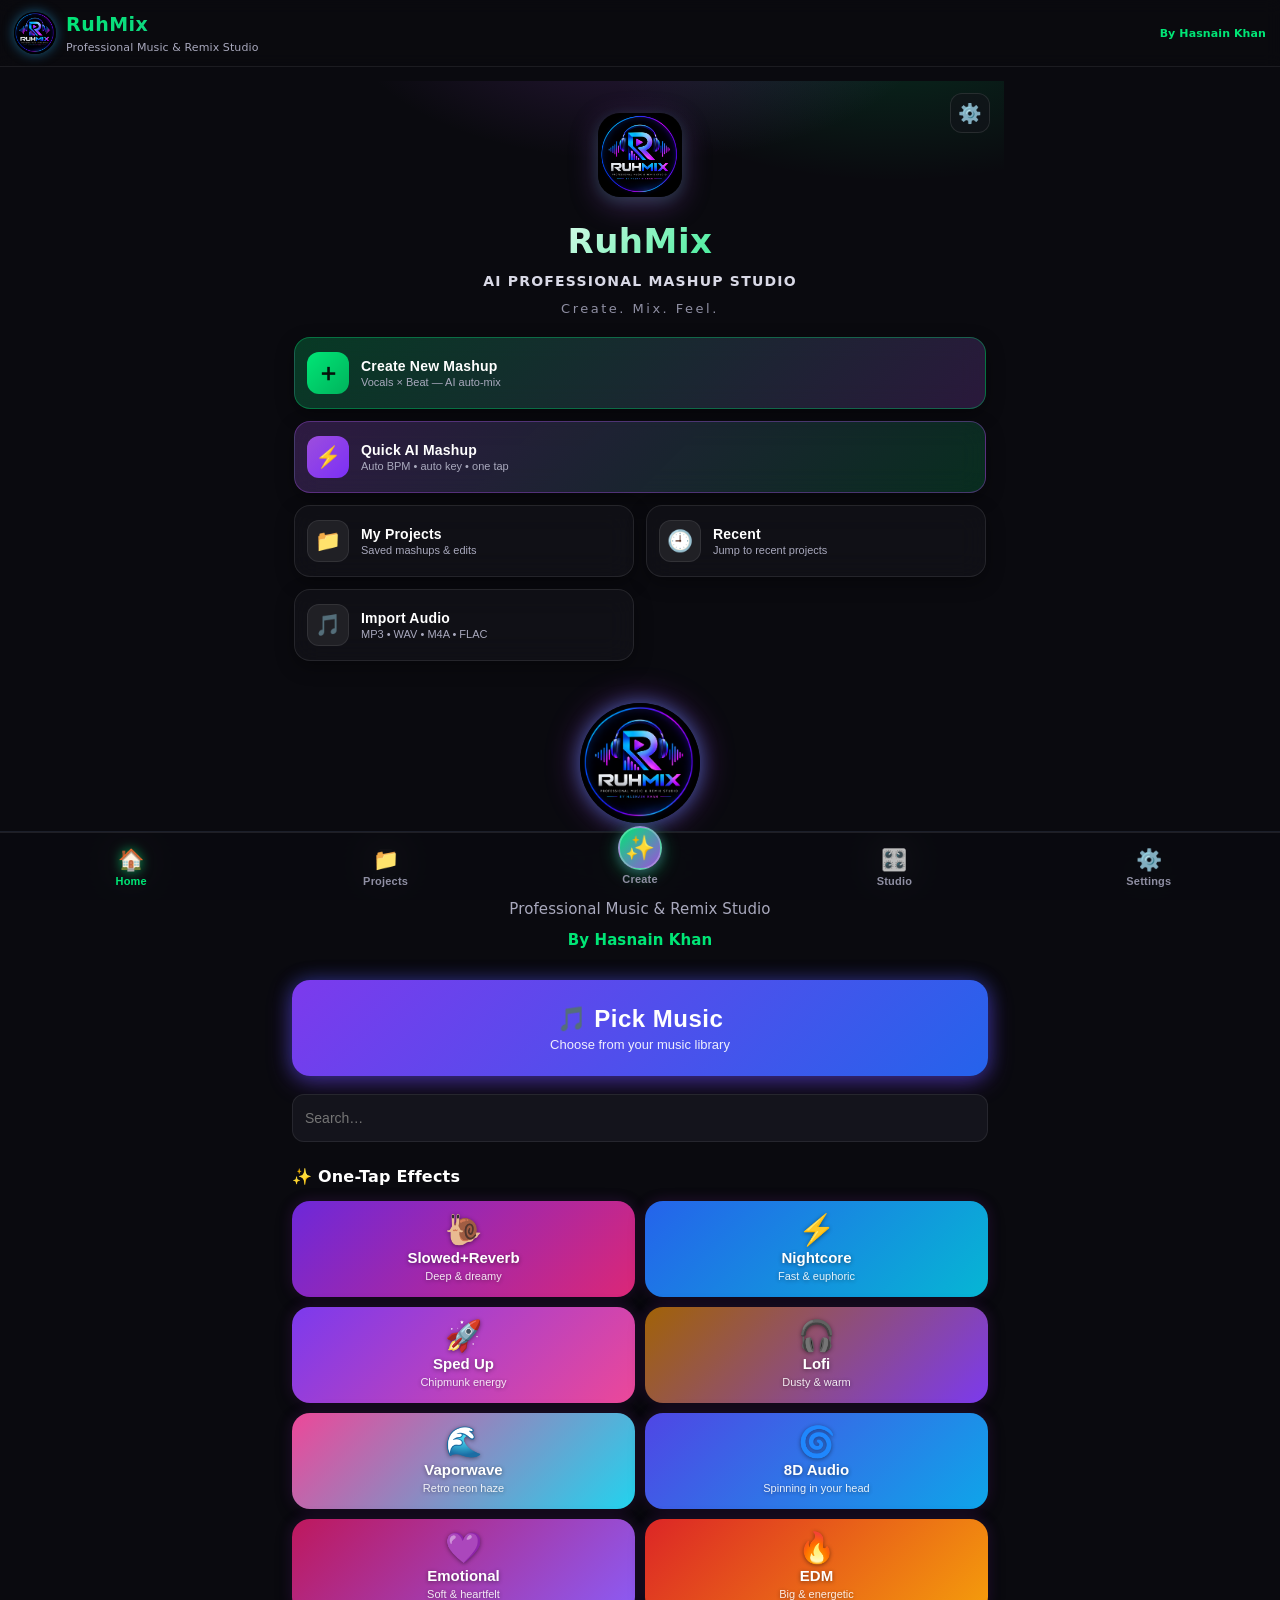
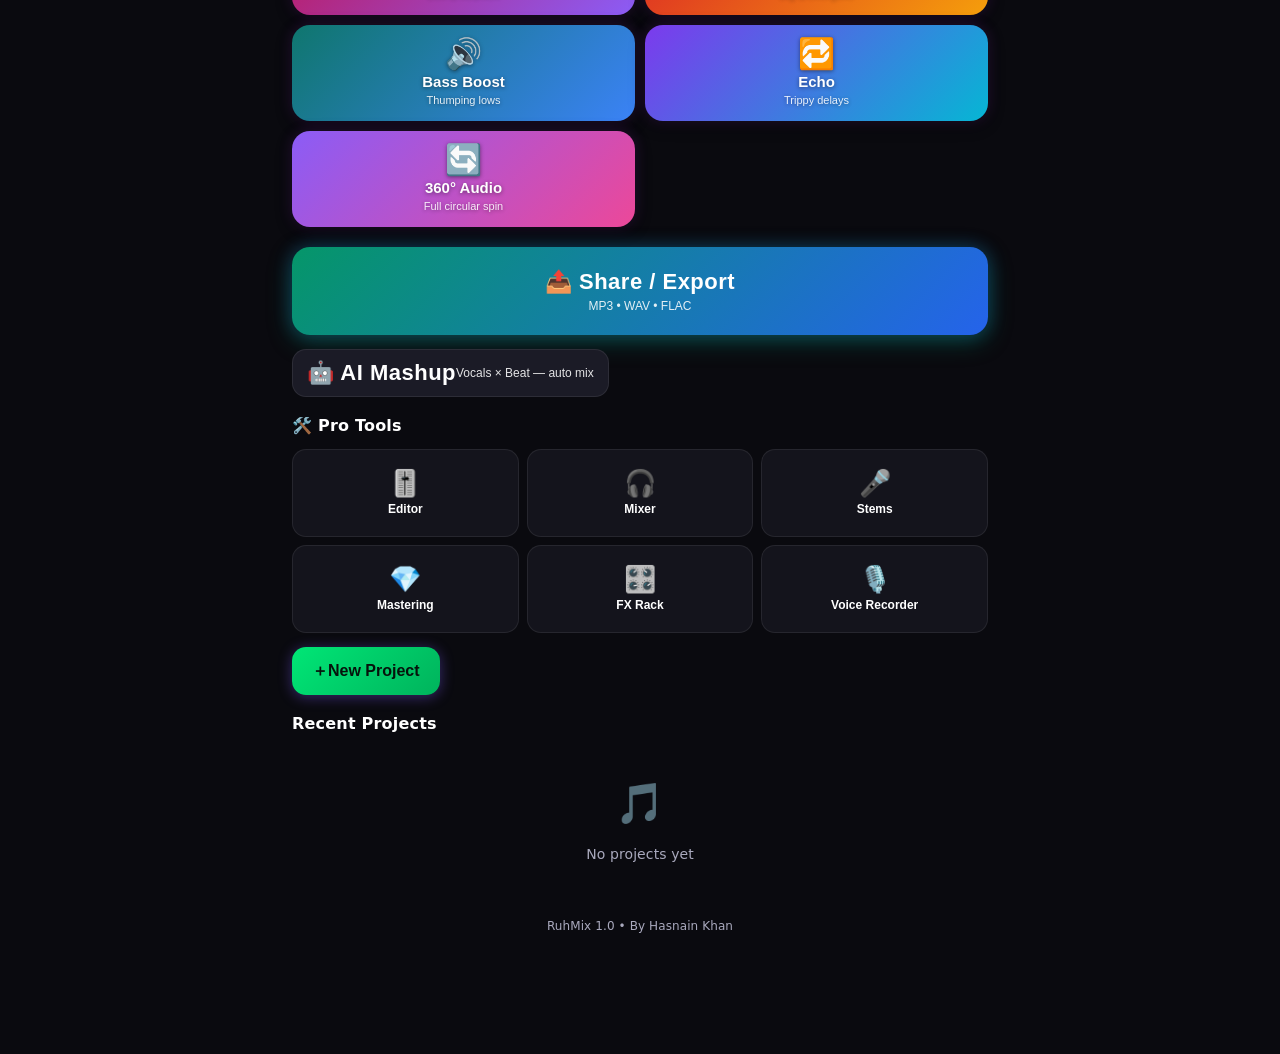
==== commit a94fb645: "v25: AI Professional Mashup Studio (26-section spec)" ====
--- a/android/app/src/main/assets/www/index.html
+++ b/android/app/src/main/assets/www/index.html
@@ -5,6 +5,14 @@
 <meta name="viewport" content="width=device-width, initial-scale=1.0, maximum-scale=1.0, user-scalable=no">
 <title>RuhMix — Professional Music & Remix Studio</title>
 <link rel="stylesheet" href="styles.css">
+<link rel="stylesheet" href="css/v25-theme.css">
+<style>
+/* v23: dynamic song slots on the mashup screen */
+.mashup-slot-row{display:flex;align-items:center;gap:8px;margin-bottom:10px}
+.mashup-slot-mid{flex:1;min-width:0}
+.mashup-slot-pick{margin-bottom:2px}
+.mashup-slot-x{flex:0 0 auto}
+</style>
 </head>
 <body>
 <!-- ======================= header ======================= -->
@@ -210,13 +218,65 @@
   <h2>🤖 Auto Mashup</h2>
   <p class="muted">Smart BPM + key matching</p>
   <p id="mashup-engine-tag" class="mashup-tag"></p>
-  <button class="btn big" id="mashup-pick1">🎤 Song 1 — Vocals</button>
-  <div id="mashup-name1" class="muted">No song selected</div>
-  <button class="btn big" id="mashup-pick2">🥁 Song 2 — Beat</button>
-  <div id="mashup-name2" class="muted">No song selected</div>
-  <p class="muted small" id="mashup-honest">Smart DSP vocal isolation • tempo &amp; key auto-matched. No fake AI claims.</p>
-  <button class="btn primary big" id="mashup-make">✨ Create Auto Mashup</button>
-  <div id="mashup-progress" hidden><div id="mashup-prog-label"></div><div class="prog"><div id="mashup-prog-bar"></div></div></div>
+
+  <!-- v23: dynamic song slots — 2 to 8 songs -->
+  <div id="mashup-slots"></div>
+  <div class="row" style="align-items:center;gap:10px">
+    <button class="btn" id="mashup-add">＋ Add Song</button>
+    <span id="mashup-count" class="muted small">Songs: 0/8</span>
+  </div>
+
+  <!-- 1-song mode: built-in original beats (default) -->
+  <div class="panel" id="mashup-beatsrc-panel">
+    <div class="row"><strong>🎹 Beat source</strong></div>
+    <div class="seg" id="mashup-beatsrc-seg" role="group" aria-label="Beat source">
+      <button class="btn tog on" id="mashup-src-builtin" data-src="builtin">🎹 Built-in Beats <span class="small">Copyright-Free</span> <span class="beta">Recommended</span></button>
+    </div>
+  </div>
+
+  <!-- Built-in beats: 8 original styles, synthesized in-app (1-song mode) -->
+  <div id="mashup-beats-wrap">
+    <p class="muted small">🎹 Original Beats — synthesized in RuhMix, 100% copyright-free</p>
+    <div class="card-grid" id="mashup-beat-grid"></div>
+  </div>
+
+  <!-- 2-song mode: style cards (Classic vs Vocal Swap) -->
+  <div id="mashup-style-wrap" hidden>
+    <p class="muted small">🎚️ Choose a mashup style</p>
+    <div class="card-grid" id="mashup-style-grid">
+      <div class="beat-card sel" data-mode2="classic" id="mashup-style-classic">
+        <div class="bc-main">
+          <div class="bc-name">🎤 Classic</div>
+          <div class="bc-meta">Song 1 vocals × Song 2 beat</div>
+        </div>
+      </div>
+      <div class="beat-card" data-mode2="swap" id="mashup-style-swap">
+        <div class="bc-main">
+          <div class="bc-name">🔄 Vocal Swap</div>
+          <div class="bc-meta">Vocals alternate between both songs</div>
+        </div>
+      </div>
+    </div>
+  </div>
+
+  <!-- 3–8 song Mega mode: built-in beat auto-matched -->
+  <div id="mashup-mega-note" class="panel" hidden>
+    <div class="row"><strong>🎹 Built-in copyright-free beat (auto-matched)</strong></div>
+    <p class="muted small" style="margin:4px 0 0">Up to 8 songs — vocals rotate over one consistent original beat.</p>
+  </div>
+
+  <p class="muted small" id="mashup-honest">Built-in original beat (copyright-free, synthesized in-app) • vocals auto-matched. No fake AI claims.</p>
+  <p class="muted small" id="mashup-min2-hint" hidden>Add at least 2 songs for Classic, Vocal Swap and Mega mashups.</p>
+  <button class="btn primary big block" id="mashup-make">✨ Create Auto Mashup</button>
+  <button class="btn big block" id="mashup-cancel" hidden>✕ Cancel</button>
+  <div id="mashup-progress" hidden>
+    <ol id="mashup-steps" class="msteps">
+      <li id="mstep-vocals"><span class="mstep-dot"></span><span class="mstep-label">🎤 Extracting vocals…</span></li>
+      <li id="mstep-beat"><span class="mstep-dot"></span><span class="mstep-label">🎹 Creating copyright-free beat…</span></li>
+      <li id="mstep-mix"><span class="mstep-dot"></span><span class="mstep-label">🎚️ Mixing…</span></li>
+    </ol>
+    <div id="mashup-prog-label"></div><div class="prog"><div id="mashup-prog-bar"></div></div>
+  </div>
   <div id="mashup-result" hidden>
     <div id="mashup-meta" class="muted"></div>
     <button class="btn big" id="mashup-play">▶ Preview</button>
@@ -537,13 +597,27 @@
 <script src="js/export.js"></script>
 <script src="js/projects.js"></script>
 <script src="js/import-hardening.js"></script>
+<script src="js/beats.js"></script>
+<script src="js/beats-preview.js"></script>
 <script src="js/mashup-dsp.js"></script>
 <script src="js/mashup.js"></script>
+<script src="js/mashup-swap.js"></script>
+<script src="js/mashup-mega.js"></script>
+<script src="js/mashup-arrange.js"></script>
 <script src="js/mashup-stems.js"></script>
 <script src="js/mashup-export.js"></script>
 <script src="js/mashup-screen.js"></script>
 <script src="js/app.js"></script>
 <script src="js/ux-flow.js"></script>
 <script src="js/cdx.js"></script>
+<script src="js/v25-arrange.js"></script>
+<script src="js/v25-mixmaster.js"></script>
+<script src="js/v25-qc.js"></script>
+<script src="js/v25-projects.js"></script>
+<script src="js/v25-stems-ui.js"></script>
+<script src="js/v25-create.js"></script>
+<script src="js/v25-studio.js"></script>
+<script src="js/v25-export-ui.js"></script>
+<script src="js/v25-shell.js"></script>
 </body>
 </html>
--- a/android/app/src/main/assets/www/styles.css
+++ b/android/app/src/main/assets/www/styles.css
@@ -469,3 +469,23 @@
 .deck-inst { margin-top: 10px; }
 .deck-inst-head { font-size: 15px; margin-bottom: 6px; }
 .dsp-tool-card { margin: 8px 0; }
+
+/* ======================= W2: mashup beat source + step indicator ======================= */
+.seg { display: flex; gap: 8px; margin: 8px 0; }
+.seg .btn { flex: 1; min-width: 0; }
+#mashup-beatsrc-panel { margin: 10px 0; }
+.beat-card { background: var(--card); border: 1px solid var(--line); border-radius: var(--radius);
+  padding: 10px; display: flex; align-items: center; gap: 8px; cursor: pointer; }
+.beat-card .bc-main { flex: 1; min-width: 0; }
+.beat-card .bc-name { font-weight: 700; font-size: 14px; }
+.beat-card .bc-meta { font-size: 12px; color: var(--muted); margin-top: 2px; }
+.beat-card.sel { border-color: var(--blue); box-shadow: 0 0 10px rgba(41,182,246,.35); }
+.msteps { list-style: none; margin: 8px 0 4px; padding: 0; }
+.msteps li { display: flex; align-items: center; gap: 10px; padding: 6px 0;
+  color: var(--muted); font-size: 14px; }
+.msteps .mstep-dot { width: 16px; height: 16px; border-radius: 50%;
+  border: 2px solid var(--line); flex: none; }
+.msteps li.active { color: var(--txt); font-weight: 700; }
+.msteps li.active .mstep-dot { border-color: var(--blue); box-shadow: 0 0 8px var(--blue); }
+.msteps li.done .mstep-dot { border-color: var(--ok); background: var(--ok); }
+.msteps li.done .mstep-label::after { content: " ✓"; color: var(--ok); font-weight: 700; }
--- a/android/app/src/main/assets/www/css/v25-theme.css
+++ b/android/app/src/main/assets/www/css/v25-theme.css
@@ -0,0 +1,218 @@
+/* =====================================================================
+   RuhMix — v25-theme.css (W1: Premium dark UI)
+   Spec: §23/§24 — black/charcoal, white text, green #00e676 + purple
+   #9d4edd accents, glassmorphism, 12–16px rounded controls,
+   clean professional typography.
+
+   ADDITIVE ONLY. Every rule is scoped under body.v25 (added at boot by
+   v25-shell.js) so existing screens keep working. Dark overrides skip
+   body.light so the light theme keeps its own palette. No existing
+   selectors are redefined in a breaking way — only CSS variables and
+   additive component classes.
+   ===================================================================== */
+
+/* ---- premium dark palette (dark mode only) ---- */
+body.v25:not(.light) {
+  --bg: #0a0a0f;                 /* black */
+  --bg2: #14141c;                /* deep charcoal */
+  --card: #14141c;               /* deep charcoal */
+  --card2: #1b1b26;
+  --line: rgba(255, 255, 255, 0.08);
+  --txt: #ffffff;                /* white text */
+  --muted: #a9a9bd;
+  --blue: #00e676;               /* primary accent -> green */
+  --purple: #9d4edd;             /* secondary accent -> purple */
+  --grad: linear-gradient(135deg, #00e676, #9d4edd);
+  --ok: #00e676;
+  --radius: 14px;
+  background: #0a0a0f;
+  color: #ffffff;
+  font-family: system-ui, -apple-system, 'Segoe UI', Roboto, 'Helvetica Neue', sans-serif;
+  letter-spacing: 0.1px;
+  -webkit-font-smoothing: antialiased;
+}
+
+/* ======================= bottom nav ======================= */
+body.v25 .v25-bottomnav {
+  position: fixed;
+  left: 0; right: 0; bottom: 0;
+  z-index: 90;
+  display: flex;
+  justify-content: space-around;
+  align-items: stretch;
+  padding: 8px 4px calc(8px + env(safe-area-inset-bottom));
+  background: rgba(10, 10, 15, 0.86);
+  -webkit-backdrop-filter: blur(18px);
+  backdrop-filter: blur(18px);
+  border-top: 1px solid rgba(255, 255, 255, 0.09);
+}
+body.v25 .v25-tab {
+  flex: 1 1 0;
+  min-width: 0;
+  display: flex;
+  flex-direction: column;
+  align-items: center;
+  gap: 3px;
+  padding: 7px 2px 5px;
+  background: transparent;
+  border: 0;
+  border-radius: 12px;
+  color: #8f8fa3;
+  font-size: 11px;
+  font-weight: 600;
+  letter-spacing: 0.2px;
+  cursor: pointer;
+}
+body.v25 .v25-tab:active { background: rgba(255, 255, 255, 0.06); }
+body.v25 .v25-tab-ic { font-size: 21px; line-height: 1.15; }
+body.v25 .v25-tab-lb { white-space: nowrap; }
+body.v25 .v25-tab.active { color: #00e676; }
+body.v25 .v25-tab.active .v25-tab-ic {
+  filter: drop-shadow(0 0 6px rgba(0, 230, 118, 0.65));
+}
+/* center "Create" hero tab */
+body.v25 .v25-tab-hero .v25-tab-ic {
+  background: linear-gradient(135deg, #00e676, #9d4edd);
+  color: #0a0a0f;
+  width: 44px; height: 44px;
+  border-radius: 50%;
+  display: flex; align-items: center; justify-content: center;
+  font-size: 24px;
+  margin-top: -22px;
+  box-shadow: 0 4px 18px rgba(0, 230, 118, 0.45), 0 2px 10px rgba(157, 78, 221, 0.35);
+  border: 2px solid rgba(255, 255, 255, 0.25);
+}
+body.v25 .v25-tab-hero.active { color: #00e676; }
+/* keep screens clear of the nav */
+body.v25 #screens { padding-bottom: 78px; }
+body.v25 { padding-bottom: 0; }
+
+/* ======================= home dashboard ======================= */
+body.v25 .v25-dash {
+  position: relative;
+  padding: 26px 16px 8px;
+  margin: 0 -16px 6px; /* bleed to screen edges */
+  background:
+    radial-gradient(420px 200px at 50% -60px, rgba(157, 78, 221, 0.22), transparent 70%),
+    radial-gradient(420px 200px at 85% -40px, rgba(0, 230, 118, 0.14), transparent 70%);
+}
+body.v25 .v25-gear {
+  position: absolute;
+  top: 12px; right: 14px;
+  width: 40px; height: 40px;
+  border-radius: 12px;
+  border: 1px solid rgba(255, 255, 255, 0.10);
+  background: rgba(20, 20, 28, 0.55);
+  -webkit-backdrop-filter: blur(12px);
+  backdrop-filter: blur(12px);
+  font-size: 19px;
+  color: #fff;
+  cursor: pointer;
+}
+body.v25 .v25-gear:active { transform: scale(0.94); }
+body.v25 .v25-brand { text-align: center; padding: 6px 0 14px; }
+body.v25 .v25-logo {
+  width: 84px; height: 84px;
+  border-radius: 22px;
+  box-shadow: 0 8px 28px rgba(157, 78, 221, 0.35), 0 4px 14px rgba(0, 230, 118, 0.18);
+}
+body.v25 .v25-name {
+  font-size: 34px;
+  font-weight: 800;
+  letter-spacing: 0.5px;
+  margin-top: 10px;
+  background: linear-gradient(135deg, #ffffff 30%, #00e676 75%, #9d4edd);
+  -webkit-background-clip: text;
+  background-clip: text;
+  -webkit-text-fill-color: transparent;
+}
+body.v25 .v25-sub {
+  font-size: 14px;
+  font-weight: 600;
+  color: #d9d9e6;
+  letter-spacing: 1.2px;
+  text-transform: uppercase;
+  margin-top: 4px;
+}
+body.v25 .v25-tag {
+  font-size: 13px;
+  color: #8f8fa3;
+  letter-spacing: 2.5px;
+  margin-top: 6px;
+}
+
+/* glassmorphism action cards */
+body.v25 .v25-cards {
+  display: grid;
+  grid-template-columns: 1fr 1fr;
+  gap: 12px;
+  padding: 4px 2px 10px;
+}
+body.v25 .v25-card {
+  display: flex;
+  align-items: center;
+  gap: 12px;
+  text-align: left;
+  padding: 14px 12px;
+  border-radius: 16px;
+  border: 1px solid rgba(255, 255, 255, 0.09);
+  background: rgba(20, 20, 28, 0.60);
+  -webkit-backdrop-filter: blur(14px);
+  backdrop-filter: blur(14px);
+  color: #fff;
+  cursor: pointer;
+  box-shadow: 0 6px 18px rgba(0, 0, 0, 0.35);
+}
+body.v25 .v25-card:active { transform: scale(0.97); }
+body.v25 .v25-card-ic {
+  flex: 0 0 auto;
+  width: 42px; height: 42px;
+  border-radius: 12px;
+  display: flex; align-items: center; justify-content: center;
+  font-size: 21px;
+  background: rgba(255, 255, 255, 0.07);
+  border: 1px solid rgba(255, 255, 255, 0.08);
+}
+body.v25 .v25-card-tx { display: flex; flex-direction: column; min-width: 0; }
+body.v25 .v25-card-title { font-size: 14px; font-weight: 700; letter-spacing: 0.2px; }
+body.v25 .v25-card-sub { font-size: 11px; color: #a9a9bd; margin-top: 2px; }
+body.v25 .v25-recent-count { color: #00e676; font-weight: 800; }
+body.v25 .v25-card-wide { grid-column: 1 / -1; }
+/* "Create New Mashup" — green gradient hero */
+body.v25 .v25-card-create {
+  background: linear-gradient(135deg, rgba(0, 230, 118, 0.22), rgba(157, 78, 221, 0.22));
+  border: 1px solid rgba(0, 230, 118, 0.35);
+}
+body.v25 .v25-card-create .v25-card-ic {
+  background: linear-gradient(135deg, #00e676, #00b35c);
+  color: #06130c;
+  font-size: 24px; font-weight: 800;
+  border: 0;
+}
+/* "Quick AI Mashup" — purple/green AI accent */
+body.v25 .v25-card-ai {
+  background: linear-gradient(135deg, rgba(157, 78, 221, 0.25), rgba(0, 230, 118, 0.16));
+  border: 1px solid rgba(157, 78, 221, 0.40);
+}
+body.v25 .v25-card-ai .v25-card-ic {
+  background: linear-gradient(135deg, #9d4edd, #7b2ff7);
+  color: #fff;
+  border: 0;
+}
+
+/* ======================= gentle global upgrades (v25 scope) ======================= */
+body.v25:not(.light) .btn { border-radius: 14px; }
+body.v25:not(.light) .textin,
+body.v25:not(.light) input[type="search"] { border-radius: 12px; }
+body.v25:not(.light) #topbar {
+  background: rgba(10, 10, 15, 0.90);
+  border-bottom: 1px solid rgba(255, 255, 255, 0.08);
+}
+body.v25:not(.light) .btn.primary {
+  background: linear-gradient(135deg, #00e676, #00b35c);
+  color: #06130c;
+  font-weight: 700;
+}
+body.v25:not(.light) h1, body.v25:not(.light) h2, body.v25:not(.light) h3 {
+  letter-spacing: 0.2px;
+}
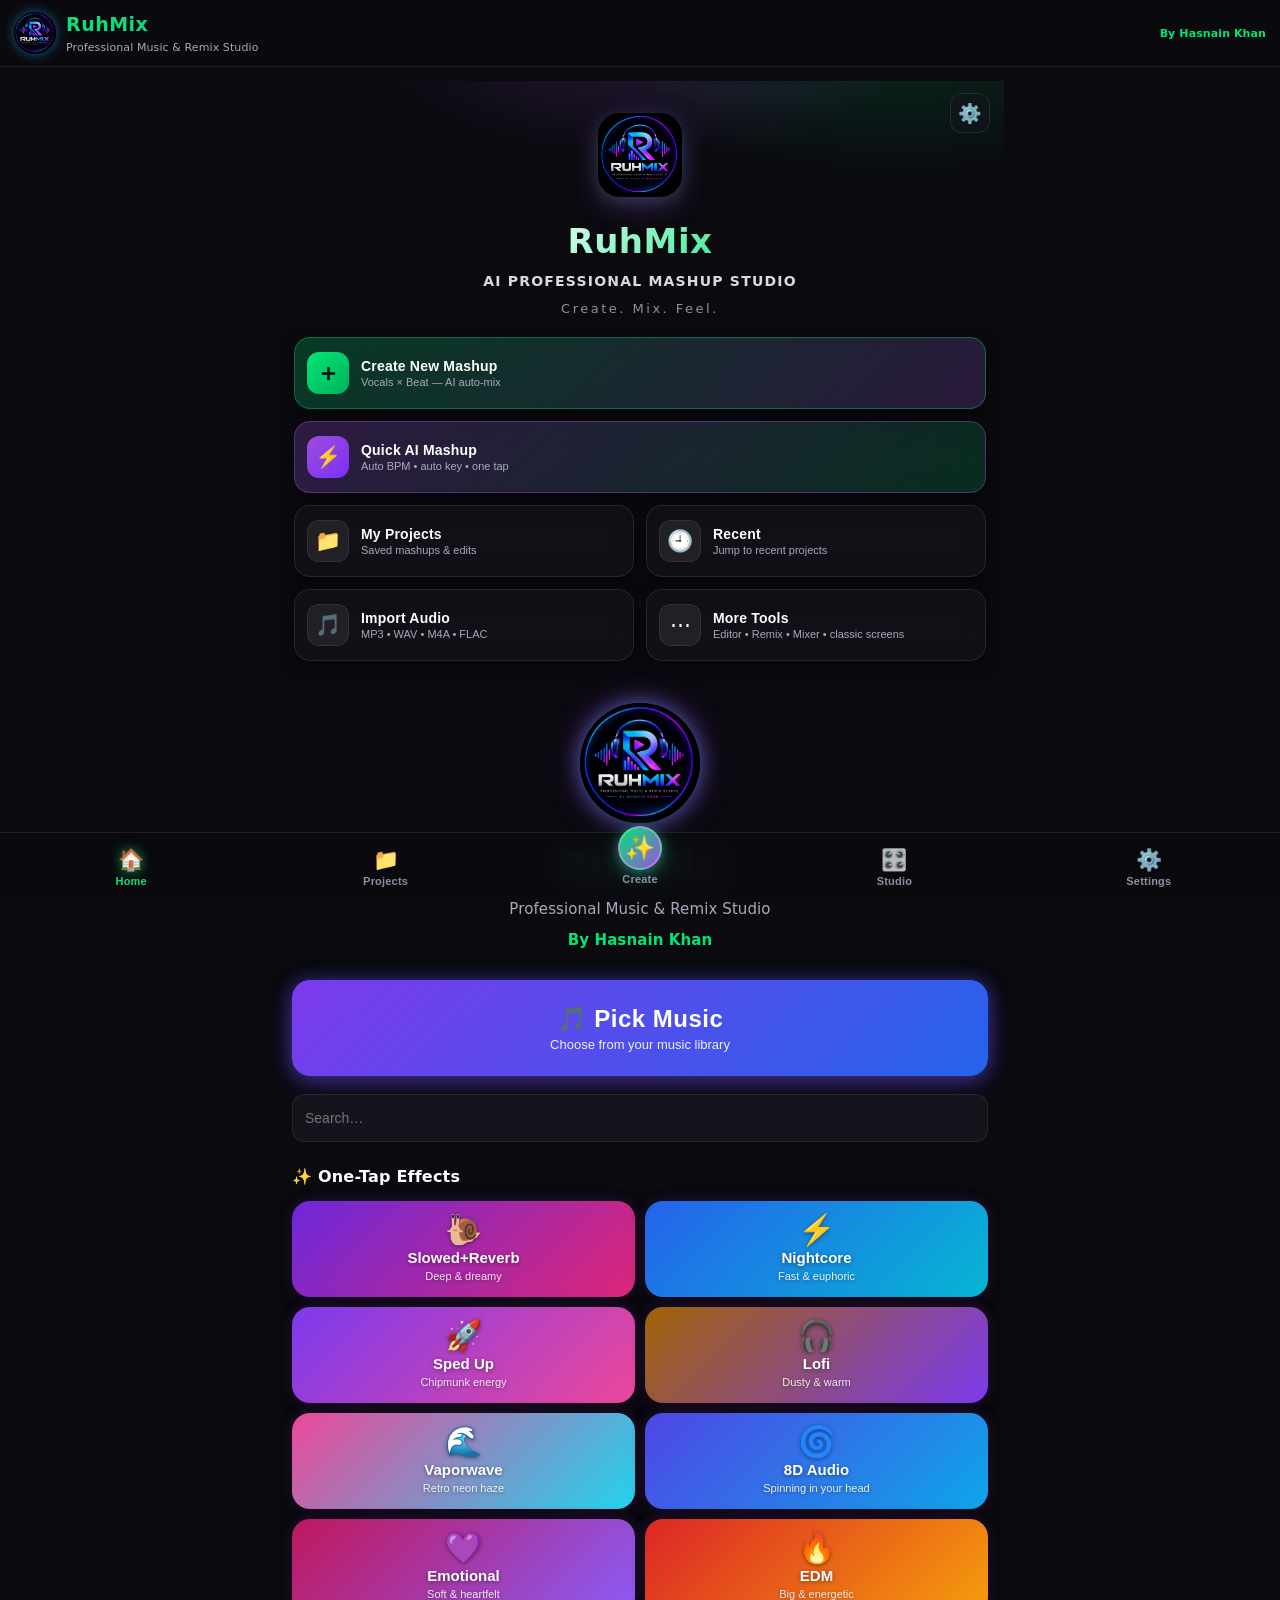
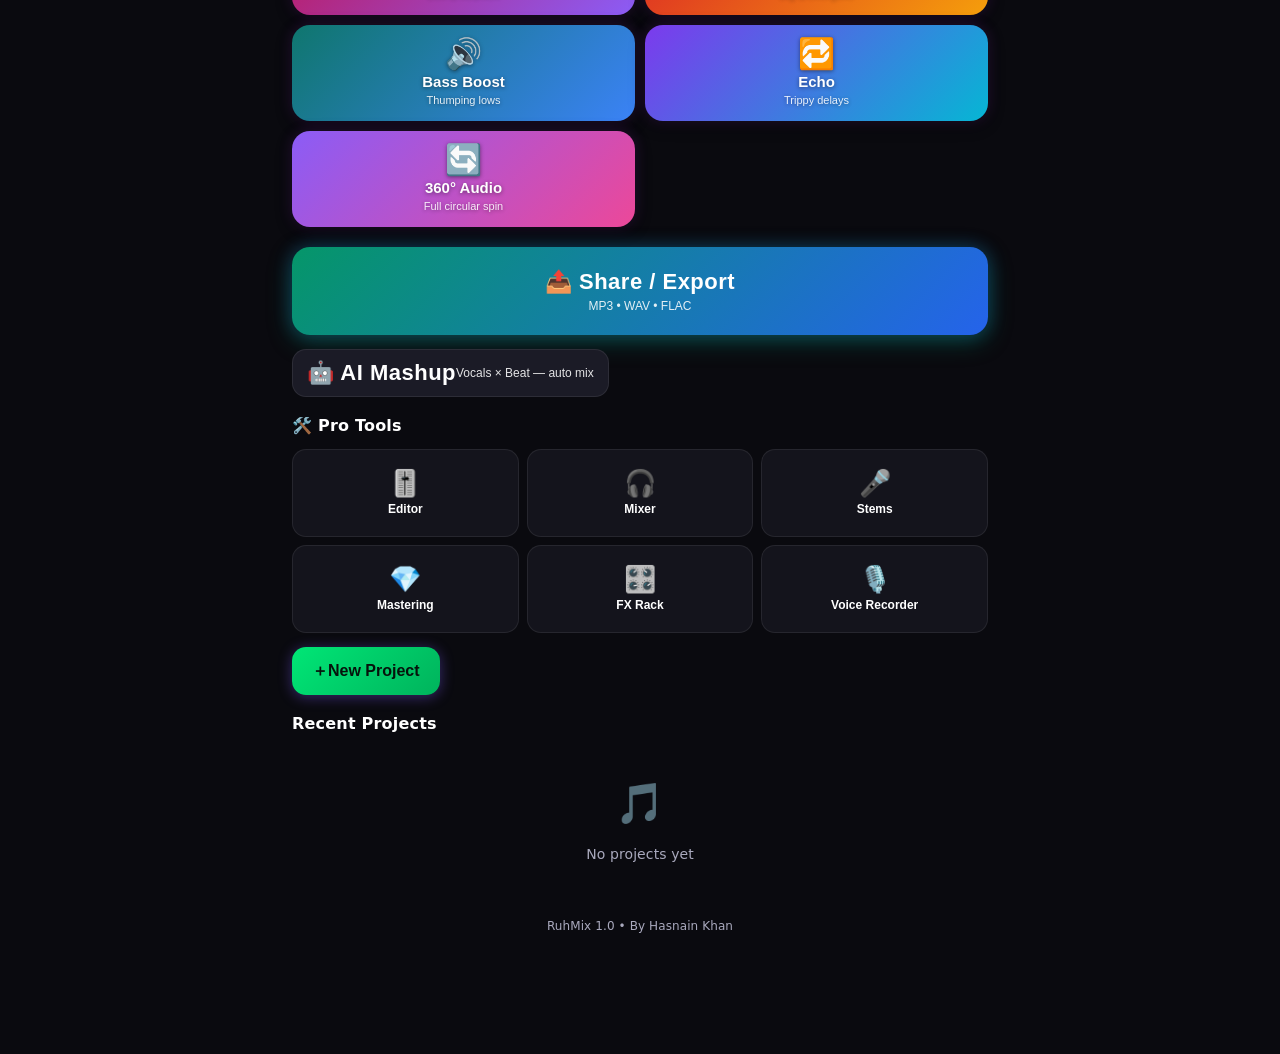
==== commit 2229a228: "v26: fix assets layout (android_asset/www/)" ====
--- a/android/app/src/main/assets/www/index.html
+++ b/android/app/src/main/assets/www/index.html
@@ -319,6 +319,7 @@
   <div class="btn-row">
     <button class="btn primary" id="mx-play-all">▶ Play All</button>
     <button class="btn" id="mx-stop-all">■ Stop</button>
+    <button class="btn" id="mx-export-mix">🎚️ Export Mix</button>
   </div>
   <div id="mixer-tracks"></div>
 </section>
@@ -414,6 +415,9 @@
     <div class="row"><label>Treble <input type="range" id="mst-eqt" min="-12" max="12" value="1"></label><span id="mst-eqt-v">+1 dB</span></div>
     <div class="row"><label>Threshold <input type="range" id="mst-thr" min="-30" max="0" value="-14"></label><span id="mst-thr-v">-14 dB</span></div>
     <div class="row"><label>Ratio <input type="range" id="mst-ratio" min="10" max="100" value="25"></label><span id="mst-ratio-v">2.5:1</span></div>
+  </div>
+  <div class="btn-row">
+    <label class="radio-row"><input type="checkbox" id="mst-apply-export"><span>🎛️ Apply mastering to exports</span></label>
   </div>
   <div class="btn-row">
     <button class="btn" id="mst-ab">Hearing: AFTER (mastered)</button>
@@ -452,7 +456,14 @@
     <div class="row"><label>Sample Rate <select id="exp-sr"><option selected>44100</option><option>48000</option></select> Hz</label></div>
     <label class="radio-row"><input type="checkbox" id="exp-normalize" checked><span>Loudness normalize (peak −0.5 dB)</span></label>
     <div id="exp-note" class="muted small"></div>
+    <div id="exp-mastering-flag" class="muted small" style="display:none"></div>
     <div class="honest">M4A/AAC: offline encoding is not possible in the browser (native code required) — so M4A is not listed.</div>
+  </div>
+  <div class="panel" id="exp-copyright">
+    <h4>⚖️ Copyright Notice</h4>
+    <p class="muted small">Only use audio that you own, have permission to use, or are otherwise legally authorized to process and publish.</p>
+    <p class="muted small"><b>Creating a mashup does NOT give you copyright ownership.</b></p>
+    <label class="radio-row"><input type="checkbox" id="exp-copyright-ack"><span>I understand — I will only export and share audio I am legally authorized to use.</span></label>
   </div>
   <div class="progress"><div class="pbar" id="exp-pbar"></div></div>
   <div id="exp-status" class="status"></div>
@@ -617,7 +628,10 @@
 <script src="js/v25-stems-ui.js"></script>
 <script src="js/v25-create.js"></script>
 <script src="js/v25-studio.js"></script>
+<script src="js/v26-studio-fx.js"></script>
+<script src="js/v26-vocal.js"></script>
 <script src="js/v25-export-ui.js"></script>
 <script src="js/v25-shell.js"></script>
+<script src="js/v26-mixdown.js"></script>
 </body>
 </html>
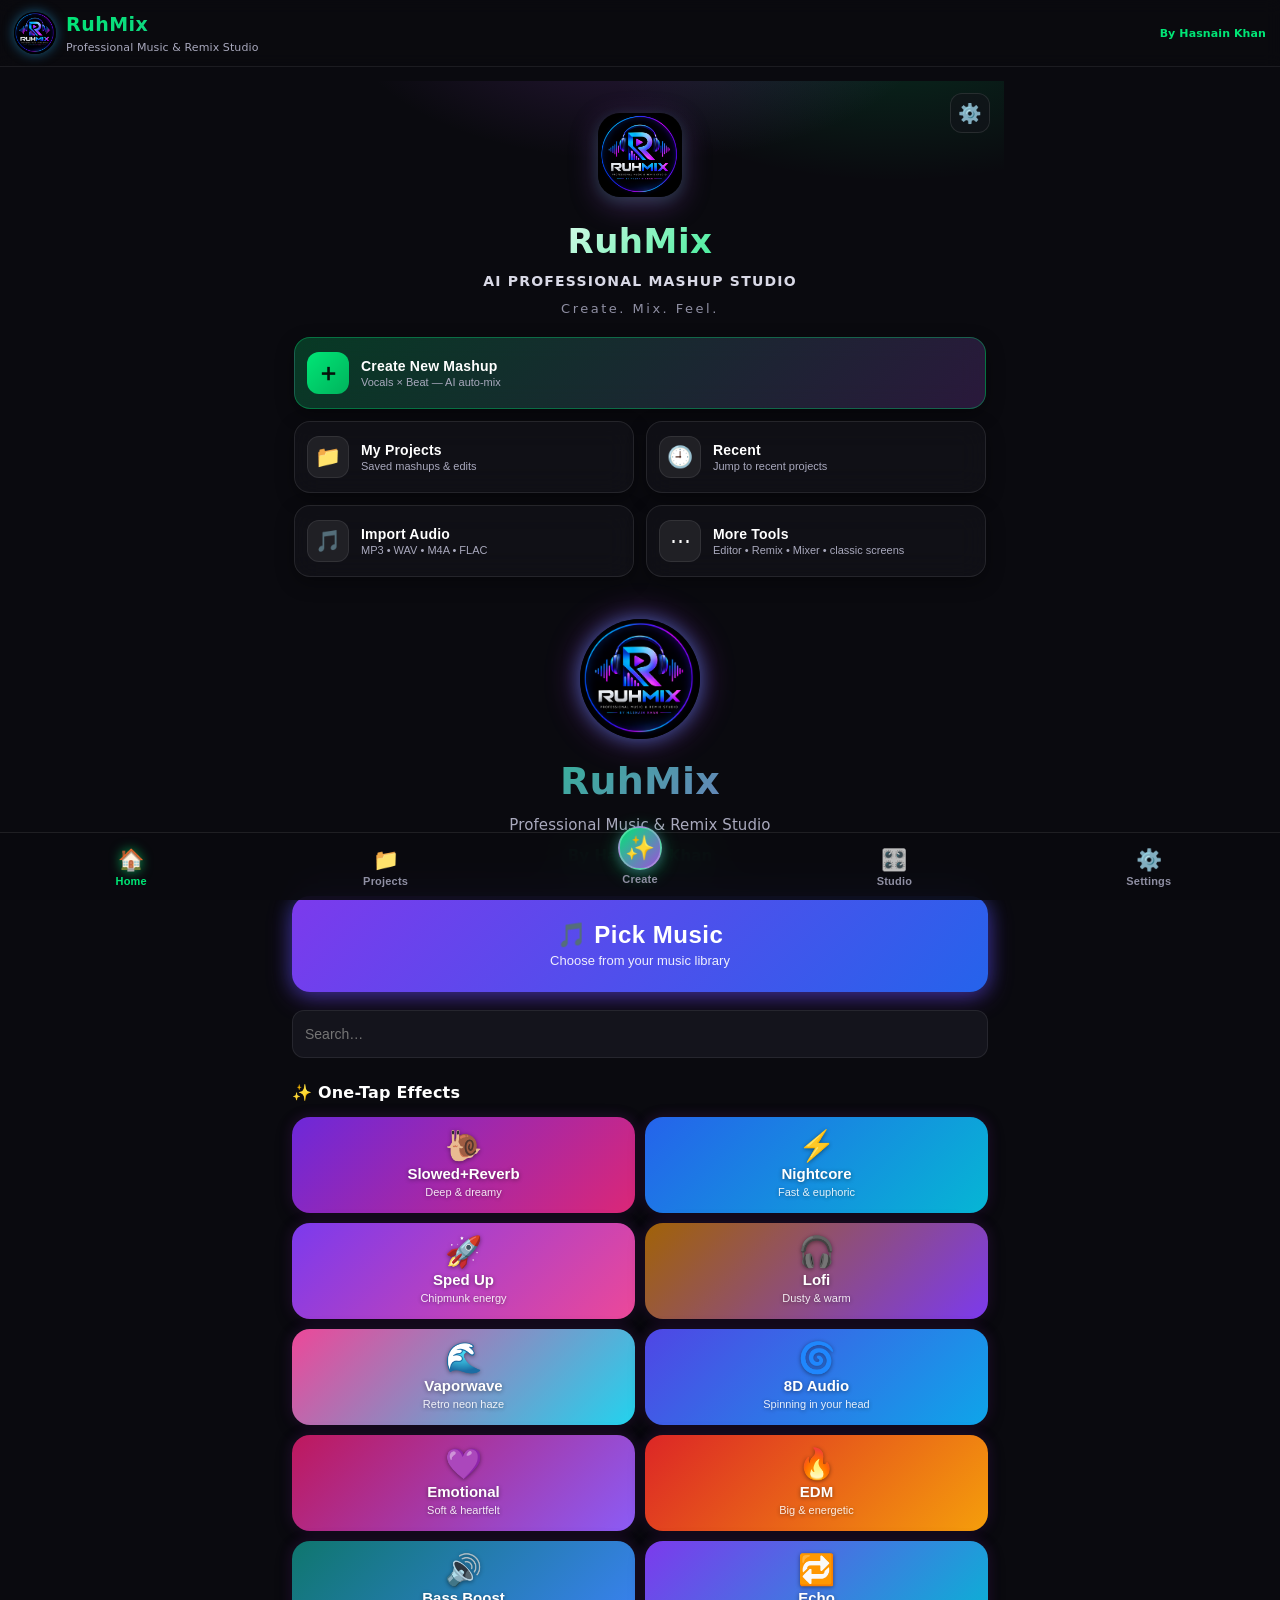
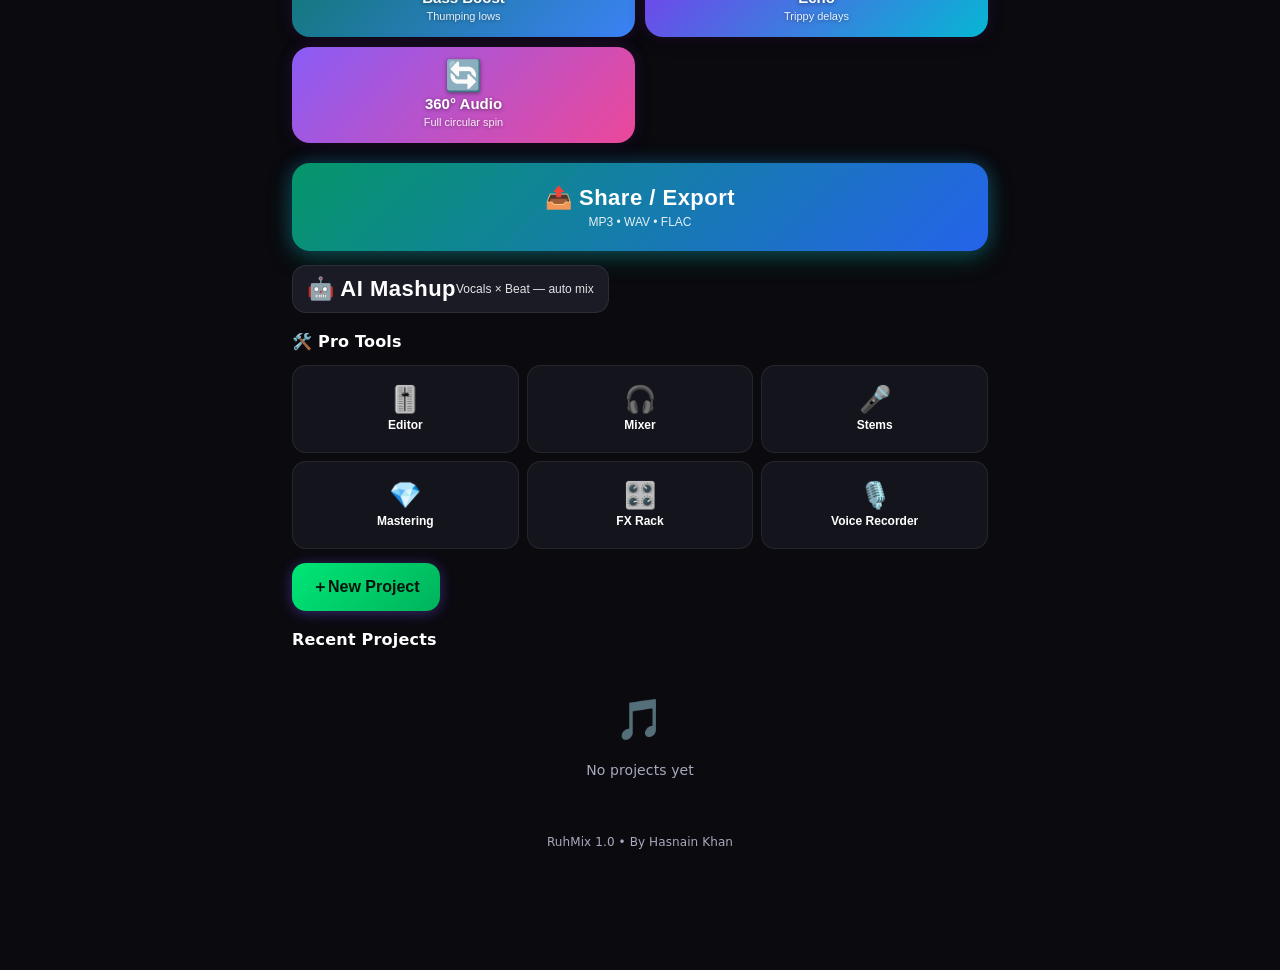
==== commit fb66c606: "v29: proactive dogfood + de-bloat — 20+ self-found bugs fixed (P0 pick-audio, preset plumbing, undo " ====
--- a/android/app/src/main/assets/www/index.html
+++ b/android/app/src/main/assets/www/index.html
@@ -154,6 +154,9 @@
     <div class="row"><label>Speed <input type="range" id="ed-speed" min="50" max="200" value="100"></label><span id="ed-speed-v">1.00×</span></div>
     <div class="honest">Pitch changes with tempo (no independent pitch-shift in v1).</div>
     <button class="btn small tog" id="ed-loop">🔁 Loop</button>
+    <button class="btn small" id="ed-loop-set" title="Set loop region from the current selection">Set region</button>
+    <span id="ed-loop-region" class="mono" style="display:none"></span>
+    <label class="mono" title="How many times the loop region repeats in the exported file">×<select id="ed-loop-times"><option value="1">1</option><option value="2" selected>2</option><option value="3">3</option><option value="4">4</option><option value="6">6</option><option value="8">8</option></select></label>
   </div>
   <div class="panel">
     <h4>Markers</h4>
@@ -613,6 +616,7 @@
 <script src="js/mashup-dsp.js"></script>
 <script src="js/mashup.js"></script>
 <script src="js/mashup-swap.js"></script>
+<script src="js/v27-sections.js"></script>
 <script src="js/mashup-mega.js"></script>
 <script src="js/mashup-arrange.js"></script>
 <script src="js/mashup-stems.js"></script>
@@ -625,7 +629,6 @@
 <script src="js/v25-mixmaster.js"></script>
 <script src="js/v25-qc.js"></script>
 <script src="js/v25-projects.js"></script>
-<script src="js/v25-stems-ui.js"></script>
 <script src="js/v25-create.js"></script>
 <script src="js/v25-studio.js"></script>
 <script src="js/v26-studio-fx.js"></script>
@@ -633,5 +636,8 @@
 <script src="js/v25-export-ui.js"></script>
 <script src="js/v25-shell.js"></script>
 <script src="js/v26-mixdown.js"></script>
+<script src="js/v27-cleanup.js"></script>
+<script src="js/v27-downbeat.js"></script>
+<script src="js/v27-loop.js"></script>
 </body>
 </html>
--- a/android/app/src/main/assets/www/styles.css
+++ b/android/app/src/main/assets/www/styles.css
@@ -390,6 +390,23 @@
   padding: 10px 14px; font-size: 13px;
   display: flex; align-items: center; justify-content: space-between; gap: 8px;
 }
+/* J4-5: background separation indicator — persistent jab tak run chale */
+#sep-badge {
+  position: fixed; left: 12px; right: 12px; bottom: 84px; z-index: 60;
+  display: flex; align-items: center; gap: 10px;
+  background: rgba(20, 26, 48, 0.97); border: 1px solid var(--blue);
+  border-radius: 14px; padding: 10px 14px; font-size: 13px; color: var(--txt);
+  box-shadow: 0 4px 18px rgba(0, 0, 0, 0.45); cursor: pointer;
+}
+body.light #sep-badge { background: rgba(255, 255, 255, 0.97); }
+.sb-dot { width: 10px; height: 10px; border-radius: 50%; background: var(--blue);
+  flex: none; animation: sb-pulse 1.2s ease-in-out infinite; }
+@keyframes sb-pulse {
+  0%, 100% { opacity: 1; transform: scale(1); }
+  50% { opacity: 0.35; transform: scale(0.8); }
+}
+.sb-label { flex: 1; }
+.sb-go { color: var(--blue); font-weight: 700; white-space: nowrap; }
 .foot-note { text-align: center; color: var(--muted); font-size: 12px; margin: 24px 0 10px; }
 .about-logo { width: 72px; height: 72px; border-radius: 50%; margin-bottom: 6px; }
 /* About screen */
